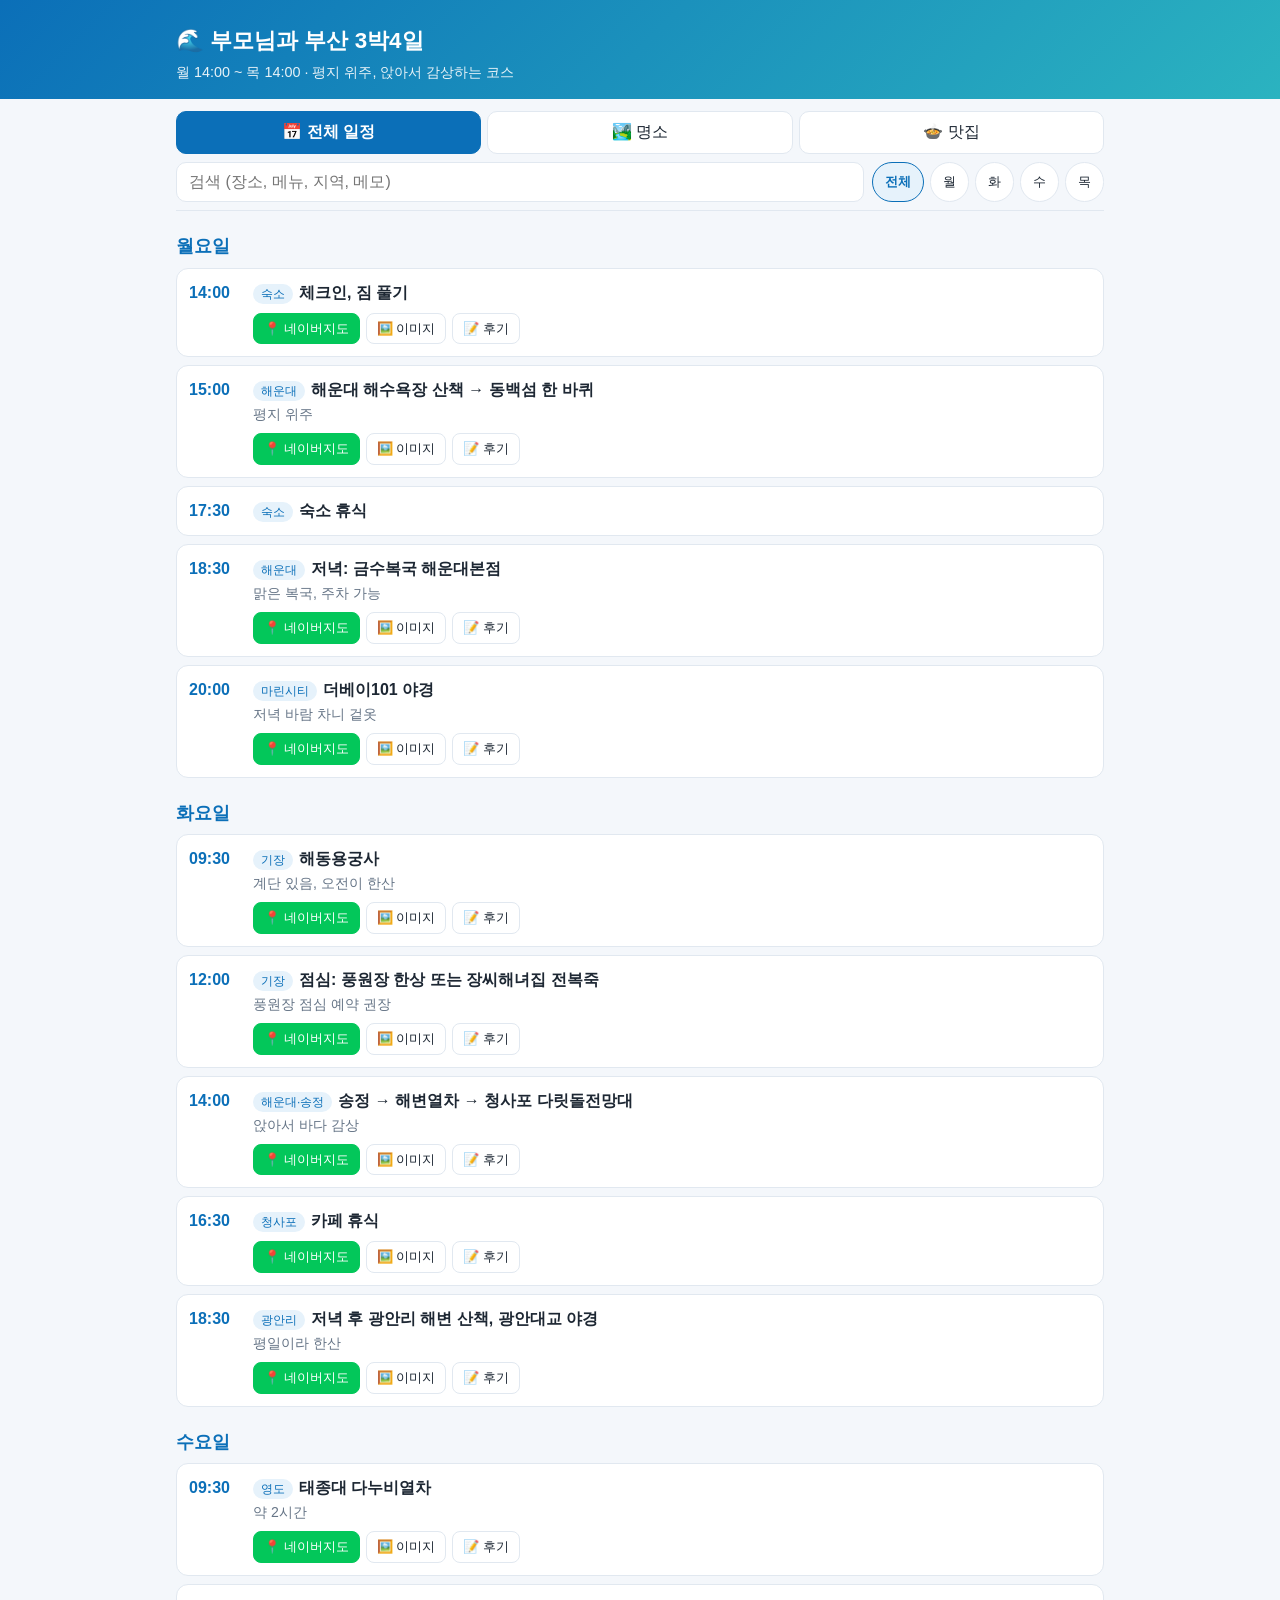
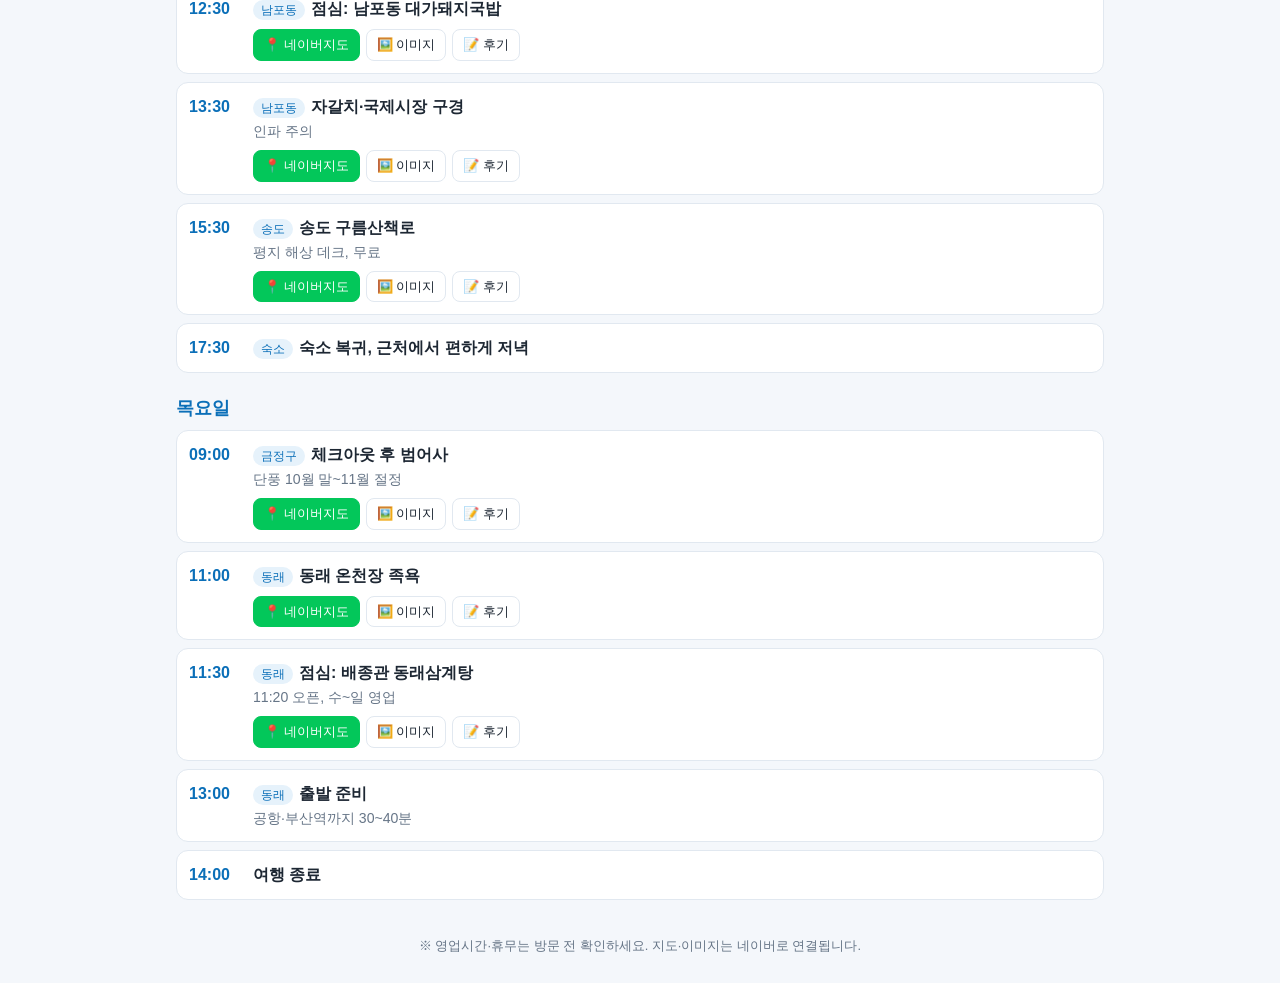
==== index.html @ 3e23e445 "부산 부모님 여행 사이트" ====
<!doctype html>
<html lang="ko">
<head>
<meta charset="utf-8">
<meta name="viewport" content="width=device-width,initial-scale=1">
<title>부산 부모님 여행 3박4일</title>
<style>
:root{--bg:#f4f7fb;--card:#fff;--tx:#1d2733;--sub:#667587;--pri:#0b6fb8;--pri2:#e6f2fb;--bd:#e1e8f0;--green:#03c75a}
@media(prefers-color-scheme:dark){:root{--bg:#10171f;--card:#19232e;--tx:#e8eef5;--sub:#9aabbd;--pri:#5bb2f0;--pri2:#1c3446;--bd:#2a3846}}
*{box-sizing:border-box}
body{margin:0;background:var(--bg);color:var(--tx);font-family:-apple-system,"Malgun Gothic","Apple SD Gothic Neo",sans-serif;line-height:1.5}
header{background:linear-gradient(135deg,#0b6fb8,#2bb3c0);color:#fff;padding:24px 16px 16px}
header h1{margin:0;font-size:1.4rem}header p{margin:4px 0 0;opacity:.9;font-size:.9rem}
.wrap{max-width:960px;margin:0 auto;padding:0 16px}
.bar{position:sticky;top:0;z-index:5;background:var(--bg);padding:12px 0 8px;border-bottom:1px solid var(--bd)}
.tabs{display:flex;gap:6px}
.tab{flex:1;padding:10px;border:0;border-radius:10px;background:var(--card);color:var(--tx);font-size:1rem;cursor:pointer;border:1px solid var(--bd)}
.tab.on{background:var(--pri);color:#fff;border-color:var(--pri);font-weight:700}
.tools{display:flex;gap:8px;margin-top:8px;flex-wrap:wrap}
input[type=search]{flex:1;min-width:180px;padding:10px 12px;border-radius:10px;border:1px solid var(--bd);background:var(--card);color:var(--tx);font-size:1rem}
.chips{display:flex;gap:6px;flex-wrap:wrap}
.chip{padding:7px 12px;border-radius:99px;border:1px solid var(--bd);background:var(--card);color:var(--tx);cursor:pointer}
.chip.on{background:var(--pri2);border-color:var(--pri);color:var(--pri);font-weight:700}
h2.day{margin:22px 0 8px;font-size:1.1rem;color:var(--pri)}
.row{display:flex;gap:12px;background:var(--card);border:1px solid var(--bd);border-radius:12px;padding:12px;margin-bottom:8px;align-items:flex-start;flex-wrap:wrap}
.time{font-weight:700;min-width:52px;color:var(--pri)}
.main{flex:1;min-width:200px}
.tag{display:inline-block;font-size:.75rem;background:var(--pri2);color:var(--pri);padding:1px 8px;border-radius:99px;margin-right:6px}
.memo{color:var(--sub);font-size:.88rem;margin-top:2px}
.btns{display:flex;gap:6px;flex-wrap:wrap;margin-top:8px}
a.b{font-size:.82rem;padding:5px 10px;border-radius:8px;text-decoration:none;border:1px solid var(--bd);color:var(--tx);background:var(--card)}
a.b.map{background:var(--green);border-color:var(--green);color:#fff}
a.b:hover{filter:brightness(.95)}
.grid{display:grid;grid-template-columns:repeat(auto-fill,minmax(260px,1fr));gap:12px;margin-top:12px}
.card{background:var(--card);border:1px solid var(--bd);border-radius:14px;overflow:hidden}
.thumb{height:120px;display:flex;align-items:center;justify-content:center;font-size:3rem;position:relative;background-size:cover;background-position:center}
.thumb img{position:absolute;inset:0;width:100%;height:100%;object-fit:cover}
.thumb .d{position:absolute;top:8px;left:8px;background:rgba(0,0,0,.55);color:#fff;font-size:.75rem;padding:2px 9px;border-radius:99px}
.cb{padding:12px}.cb h3{margin:0 0 4px;font-size:1.05rem}
.score{float:right;font-weight:700;color:#e8920c}
.empty{text-align:center;color:var(--sub);padding:40px 0}
footer{color:var(--sub);font-size:.8rem;text-align:center;padding:28px 16px}
.hide{display:none}
</style>
</head>
<body>
<header><div class="wrap"><h1>🌊 부모님과 부산 3박4일</h1><p>월 14:00 ~ 목 14:00 · 평지 위주, 앉아서 감상하는 코스</p></div></header>
<div class="wrap">
 <div class="bar">
  <div class="tabs" id="tabs">
   <button class="tab on" data-t="plan">📅 전체 일정</button>
   <button class="tab" data-t="spot">🏞️ 명소</button>
   <button class="tab" data-t="food">🍲 맛집</button>
  </div>
  <div class="tools">
   <input type="search" id="q" placeholder="검색 (장소, 메뉴, 지역, 메모)">
   <div class="chips" id="days"></div>
  </div>
 </div>
 <main id="out"></main>
</div>
<footer>※ 영업시간·휴무는 방문 전 확인하세요. 지도·이미지는 네이버로 연결됩니다.</footer>
<script>
const D={월:"월요일",화:"화요일",수:"수요일",목:"목요일"};
// [요일,시간,일정,지역,메모,지도검색어]
const PLAN=[
["월","14:00","체크인, 짐 풀기","숙소","","해운대 숙소"],
["월","15:00","해운대 해수욕장 산책 → 동백섬 한 바퀴","해운대","평지 위주","해운대해수욕장"],
["월","17:30","숙소 휴식","숙소","",""],
["월","18:30","저녁: 금수복국 해운대본점","해운대","맑은 복국, 주차 가능","금수복국 해운대본점"],
["월","20:00","더베이101 야경","마린시티","저녁 바람 차니 겉옷","더베이101"],
["화","09:30","해동용궁사","기장","계단 있음, 오전이 한산","해동용궁사"],
["화","12:00","점심: 풍원장 한상 또는 장씨해녀집 전복죽","기장","풍원장 점심 예약 권장","풍원장 시골밥상"],
["화","14:00","송정 → 해변열차 → 청사포 다릿돌전망대","해운대·송정","앉아서 바다 감상","청사포 다릿돌전망대"],
["화","16:30","카페 휴식","청사포","","청사포 카페"],
["화","18:30","저녁 후 광안리 해변 산책, 광안대교 야경","광안리","평일이라 한산","광안리해수욕장"],
["수","09:30","태종대 다누비열차","영도","약 2시간","태종대 다누비열차"],
["수","12:30","점심: 남포동 대가돼지국밥","남포동","","남포동 대가돼지국밥"],
["수","13:30","자갈치·국제시장 구경","남포동","인파 주의","자갈치시장"],
["수","15:30","송도 구름산책로","송도","평지 해상 데크, 무료","송도 구름산책로"],
["수","17:30","숙소 복귀, 근처에서 편하게 저녁","숙소","",""],
["목","09:00","체크아웃 후 범어사","금정구","단풍 10월 말~11월 절정","범어사"],
["목","11:00","동래 온천장 족욕","동래","","동래온천 족욕체험장"],
["목","11:30","점심: 배종관 동래삼계탕","동래","11:20 오픈, 수~일 영업","배종관 동래삼계탕"],
["목","13:00","출발 준비","동래","공항·부산역까지 30~40분",""],
["목","14:00","여행 종료","","",""]];
// [요일,이름,추천도,메모,이모지]
const SPOT=[
["월","해운대 해수욕장",9,"평지 백사장 산책","🏖️"],
["월","해운대 해변열차",9.5,"미포~송정, 앉아서 감상","🚃"],
["월","동백섬 산책로",9,"평지 30분","🌲"],
["월","더베이101 야경",8.5,"앉아서 감상","🌃"],
["화","해동용궁사",8.5,"계단 있음","⛩️"],
["화","광안리 해변·대교 야경",8.5,"평일 한산","🌉"],
["화","청사포 다릿돌전망대",8,"해변열차로 연결","🔭"],
["수","태종대 다누비열차",9,"걷기 적음","🚂"],
["수","송도 구름산책로",8.5,"평지 데크","☁️"],
["수","자갈치·국제시장",8,"회·씨앗호떡","🐟"],
["수","감천문화마을",7,"경사 많음, 선택","🎨"],
["목","범어사",8.5,"단풍","🍁"],
["목","동래 온천 족욕",9,"마무리 휴식","♨️"]];
// [요일,이름,메뉴,지역,메모,이모지]
const FOOD=[
["월","금수복국 해운대본점","복국","해운대","24시간, 주차·발레 가능","🍲"],
["월","초원복국 해운대점","복국","해운대","대기 길 때 대안, 예약 가능","🍲"],
["화","풍원장 시골밥상","한정식","기장","점심 예약 권장","🍱"],
["화","장씨해녀집","전복죽·해산물","기장 연화리","해녀 직영","🦪"],
["수","남포동 대가돼지국밥","돼지국밥","남포동","","🐖"],
["목","배종관 동래삼계탕","삼계탕","동래","수~일 영업, 대기 가능","🐔"],
["목","해월","언양불고기","동래","조용한 분위기","🥩"]];

const enc=encodeURIComponent;
const mapUrl=q=>"https://map.naver.com/p/search/"+enc(q);
const imgUrl=q=>"https://search.naver.com/search.naver?where=image&query="+enc(q);
const blogUrl=q=>"https://search.naver.com/search.naver?where=blog&query="+enc(q+" 후기");
const GRAD=["#2bb3c0,#0b6fb8","#f6a35c,#e8590c","#7ad07a,#2f9e44","#b197fc,#6741d9","#ff8787,#e03131"];
const st={t:"plan",day:"전체",q:""};
const $=s=>document.querySelector(s);
const btns=(q,kw)=>`<div class="btns"><a class="b map" target="_blank" rel="noopener" href="${mapUrl(q)}">📍 네이버지도</a><a class="b" target="_blank" rel="noopener" href="${imgUrl(q)}">🖼️ 이미지</a><a class="b" target="_blank" rel="noopener" href="${blogUrl(q)}">📝 후기</a></div>`;
const hit=a=>st.q===""||a.join(" ").toLowerCase().includes(st.q);
const dayOk=d=>st.day==="전체"||st.day===d;

function render(){
 let h="";
 if(st.t==="plan"){
  let last="",n=0;
  PLAN.filter(r=>dayOk(r[0])&&hit(r.slice(0,5))).forEach(r=>{
   n++;
   if(r[0]!==last){h+=`<h2 class="day">${D[r[0]]}</h2>`;last=r[0];}
   h+=`<div class="row"><div class="time">${r[1]}</div><div class="main">${r[3]?`<span class="tag">${r[3]}</span>`:""}<b>${r[2]}</b>${r[4]?`<div class="memo">${r[4]}</div>`:""}${r[5]?btns(r[5]):""}</div></div>`;
  });
  if(!n)h='<div class="empty">검색 결과가 없습니다.</div>';
 }else{
  const L=st.t==="spot"?SPOT:FOOD;
  const f=L.filter(r=>dayOk(r[0])&&hit(r.slice(0,5)));
  h=f.length?'<div class="grid">'+f.map((r,i)=>{
   const spot=st.t==="spot";
   const name=r[1],emo=spot?r[4]:r[5],q=name.replace("·"," ");
   const sub=spot?`<span class="score">⭐ ${r[2]}</span>`:`<span class="score" style="font-size:.85rem;color:var(--sub)">${r[2]}</span>`;
   const memo=spot?r[3]:[r[3],r[4]].filter(Boolean).join(" · ");
   return `<div class="card"><div class="thumb" style="background-image:linear-gradient(135deg,${GRAD[i%GRAD.length]})"><span>${emo}</span><span class="d">${D[r[0]]}</span></div><div class="cb"><h3>${name}${sub}</h3><div class="memo">${memo}</div>${btns(spot?q:"부산 "+q)}</div></div>`;
  }).join("")+"</div>":'<div class="empty">검색 결과가 없습니다.</div>';
 }
 $("#out").innerHTML=h;
}
$("#days").innerHTML=["전체","월","화","수","목"].map(d=>`<button class="chip${d==="전체"?" on":""}" data-d="${d}">${d}</button>`).join("");
$("#days").onclick=e=>{const d=e.target.dataset.d;if(!d)return;st.day=d;[...$("#days").children].forEach(c=>c.classList.toggle("on",c.dataset.d===d));render();};
$("#tabs").onclick=e=>{const t=e.target.dataset.t;if(!t)return;st.t=t;[...$("#tabs").children].forEach(c=>c.classList.toggle("on",c.dataset.t===t));render();};
$("#q").oninput=e=>{st.q=e.target.value.trim().toLowerCase();render();};
render();
</script>
</body>
</html>
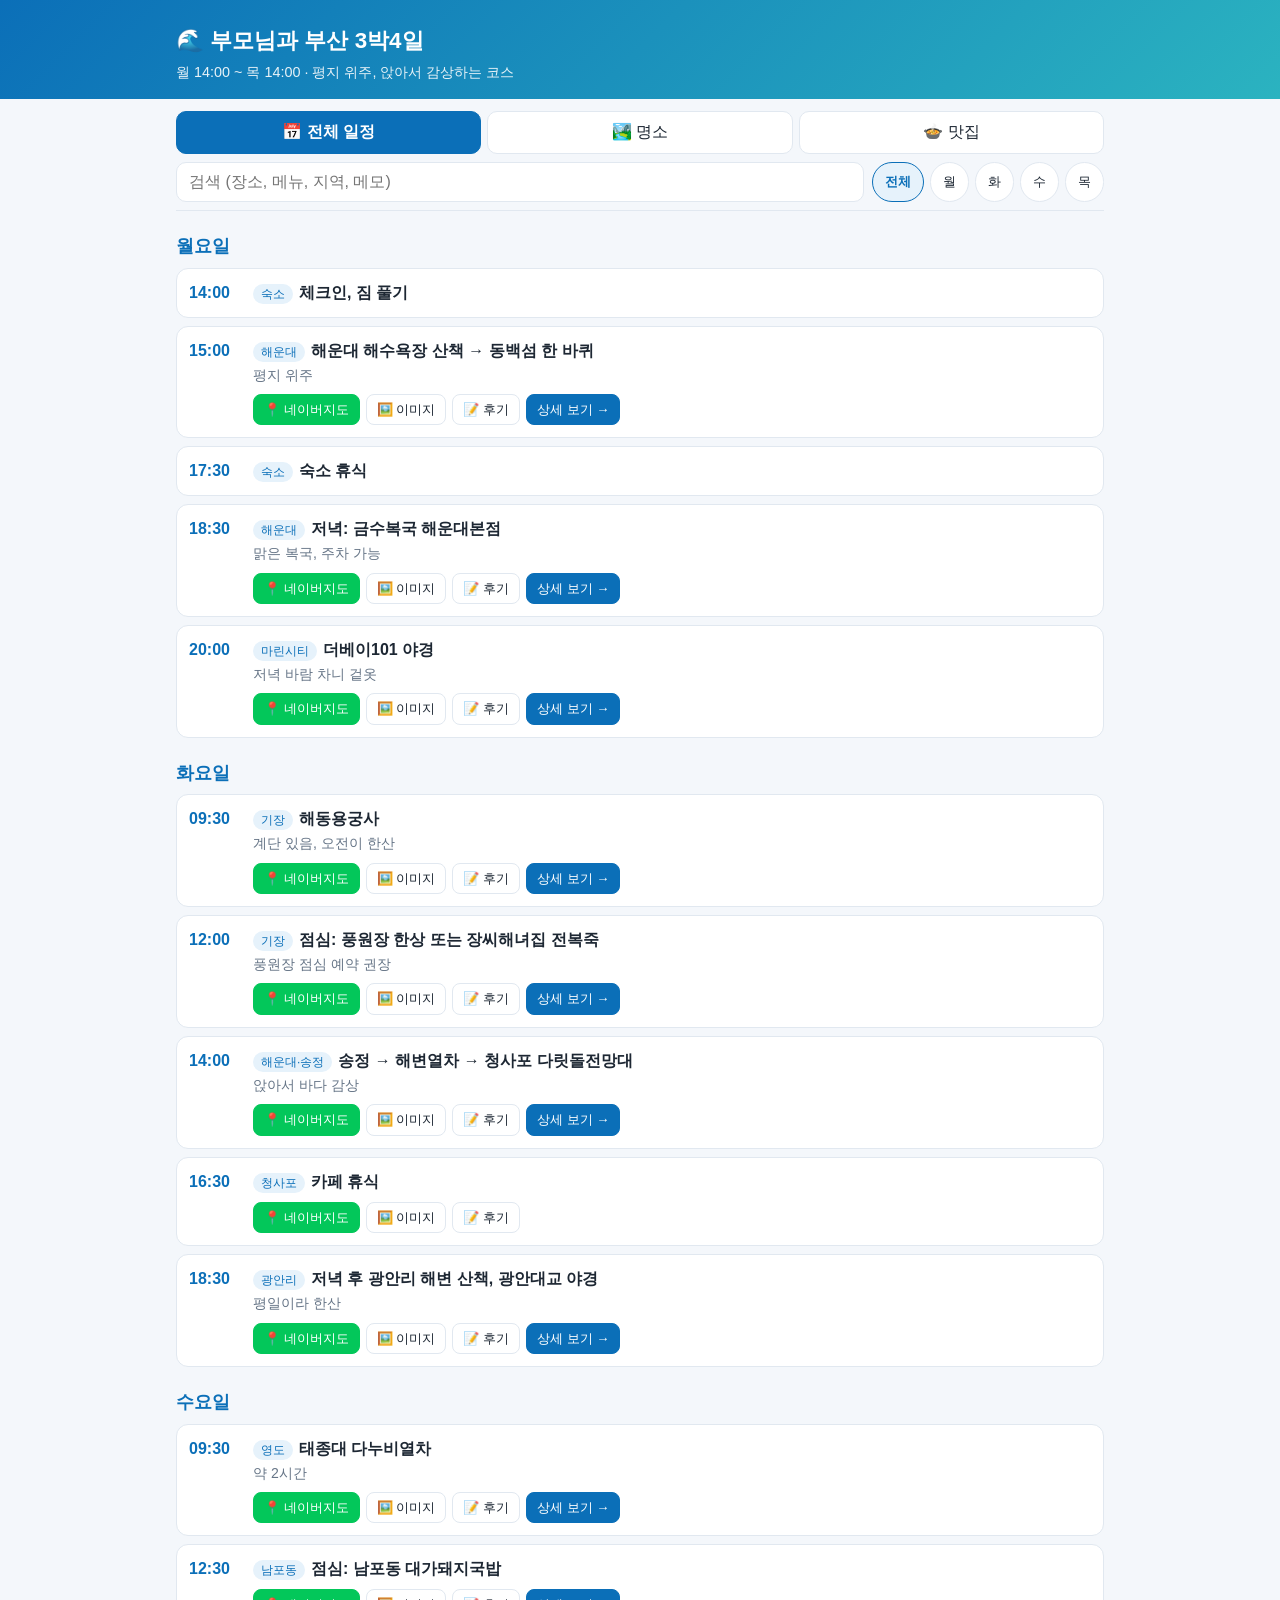
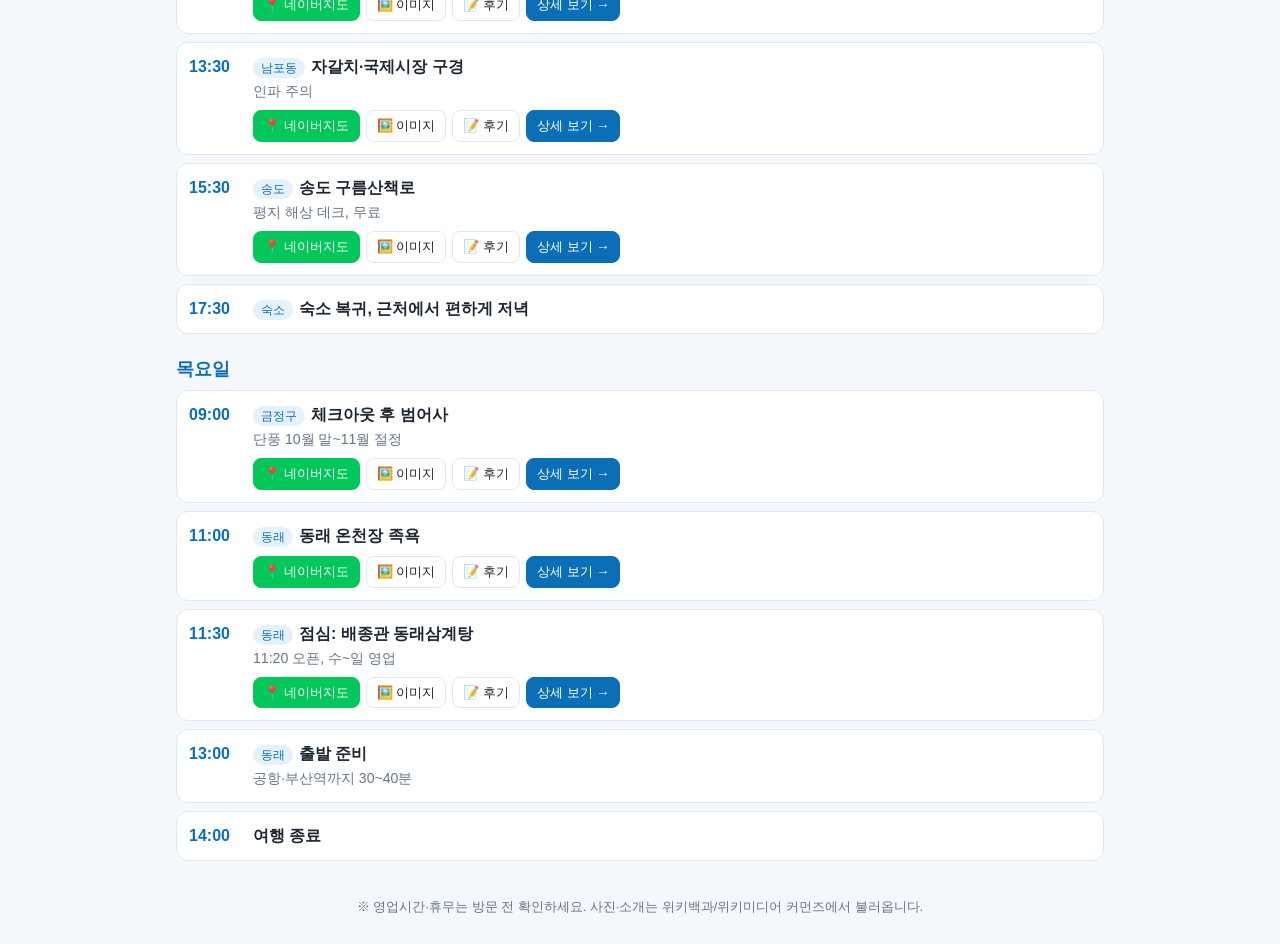
==== commit 28d13068: "사진 + 상세페이지, 다중 페이지 구조로 분리" ====
--- a/index.html
+++ b/index.html
@@ -4,51 +4,14 @@
 <meta charset="utf-8">
 <meta name="viewport" content="width=device-width,initial-scale=1">
 <title>부산 부모님 여행 3박4일</title>
-<style>
-:root{--bg:#f4f7fb;--card:#fff;--tx:#1d2733;--sub:#667587;--pri:#0b6fb8;--pri2:#e6f2fb;--bd:#e1e8f0;--green:#03c75a}
-@media(prefers-color-scheme:dark){:root{--bg:#10171f;--card:#19232e;--tx:#e8eef5;--sub:#9aabbd;--pri:#5bb2f0;--pri2:#1c3446;--bd:#2a3846}}
-*{box-sizing:border-box}
-body{margin:0;background:var(--bg);color:var(--tx);font-family:-apple-system,"Malgun Gothic","Apple SD Gothic Neo",sans-serif;line-height:1.5}
-header{background:linear-gradient(135deg,#0b6fb8,#2bb3c0);color:#fff;padding:24px 16px 16px}
-header h1{margin:0;font-size:1.4rem}header p{margin:4px 0 0;opacity:.9;font-size:.9rem}
-.wrap{max-width:960px;margin:0 auto;padding:0 16px}
-.bar{position:sticky;top:0;z-index:5;background:var(--bg);padding:12px 0 8px;border-bottom:1px solid var(--bd)}
-.tabs{display:flex;gap:6px}
-.tab{flex:1;padding:10px;border:0;border-radius:10px;background:var(--card);color:var(--tx);font-size:1rem;cursor:pointer;border:1px solid var(--bd)}
-.tab.on{background:var(--pri);color:#fff;border-color:var(--pri);font-weight:700}
-.tools{display:flex;gap:8px;margin-top:8px;flex-wrap:wrap}
-input[type=search]{flex:1;min-width:180px;padding:10px 12px;border-radius:10px;border:1px solid var(--bd);background:var(--card);color:var(--tx);font-size:1rem}
-.chips{display:flex;gap:6px;flex-wrap:wrap}
-.chip{padding:7px 12px;border-radius:99px;border:1px solid var(--bd);background:var(--card);color:var(--tx);cursor:pointer}
-.chip.on{background:var(--pri2);border-color:var(--pri);color:var(--pri);font-weight:700}
-h2.day{margin:22px 0 8px;font-size:1.1rem;color:var(--pri)}
-.row{display:flex;gap:12px;background:var(--card);border:1px solid var(--bd);border-radius:12px;padding:12px;margin-bottom:8px;align-items:flex-start;flex-wrap:wrap}
-.time{font-weight:700;min-width:52px;color:var(--pri)}
-.main{flex:1;min-width:200px}
-.tag{display:inline-block;font-size:.75rem;background:var(--pri2);color:var(--pri);padding:1px 8px;border-radius:99px;margin-right:6px}
-.memo{color:var(--sub);font-size:.88rem;margin-top:2px}
-.btns{display:flex;gap:6px;flex-wrap:wrap;margin-top:8px}
-a.b{font-size:.82rem;padding:5px 10px;border-radius:8px;text-decoration:none;border:1px solid var(--bd);color:var(--tx);background:var(--card)}
-a.b.map{background:var(--green);border-color:var(--green);color:#fff}
-a.b:hover{filter:brightness(.95)}
-.grid{display:grid;grid-template-columns:repeat(auto-fill,minmax(260px,1fr));gap:12px;margin-top:12px}
-.card{background:var(--card);border:1px solid var(--bd);border-radius:14px;overflow:hidden}
-.thumb{height:120px;display:flex;align-items:center;justify-content:center;font-size:3rem;position:relative;background-size:cover;background-position:center}
-.thumb img{position:absolute;inset:0;width:100%;height:100%;object-fit:cover}
-.thumb .d{position:absolute;top:8px;left:8px;background:rgba(0,0,0,.55);color:#fff;font-size:.75rem;padding:2px 9px;border-radius:99px}
-.cb{padding:12px}.cb h3{margin:0 0 4px;font-size:1.05rem}
-.score{float:right;font-weight:700;color:#e8920c}
-.empty{text-align:center;color:var(--sub);padding:40px 0}
-footer{color:var(--sub);font-size:.8rem;text-align:center;padding:28px 16px}
-.hide{display:none}
-</style>
+<link rel="stylesheet" href="style.css">
 </head>
 <body>
 <header><div class="wrap"><h1>🌊 부모님과 부산 3박4일</h1><p>월 14:00 ~ 목 14:00 · 평지 위주, 앉아서 감상하는 코스</p></div></header>
 <div class="wrap">
  <div class="bar">
   <div class="tabs" id="tabs">
-   <button class="tab on" data-t="plan">📅 전체 일정</button>
+   <button class="tab" data-t="plan">📅 전체 일정</button>
    <button class="tab" data-t="spot">🏞️ 명소</button>
    <button class="tab" data-t="food">🍲 맛집</button>
   </div>
@@ -59,93 +22,50 @@
  </div>
  <main id="out"></main>
 </div>
-<footer>※ 영업시간·휴무는 방문 전 확인하세요. 지도·이미지는 네이버로 연결됩니다.</footer>
+<footer>※ 영업시간·휴무는 방문 전 확인하세요. 사진·소개는 위키백과/위키미디어 커먼즈에서 불러옵니다.</footer>
+<script src="data.js"></script>
+<script src="common.js"></script>
 <script>
-const D={월:"월요일",화:"화요일",수:"수요일",목:"목요일"};
-// [요일,시간,일정,지역,메모,지도검색어]
-const PLAN=[
-["월","14:00","체크인, 짐 풀기","숙소","","해운대 숙소"],
-["월","15:00","해운대 해수욕장 산책 → 동백섬 한 바퀴","해운대","평지 위주","해운대해수욕장"],
-["월","17:30","숙소 휴식","숙소","",""],
-["월","18:30","저녁: 금수복국 해운대본점","해운대","맑은 복국, 주차 가능","금수복국 해운대본점"],
-["월","20:00","더베이101 야경","마린시티","저녁 바람 차니 겉옷","더베이101"],
-["화","09:30","해동용궁사","기장","계단 있음, 오전이 한산","해동용궁사"],
-["화","12:00","점심: 풍원장 한상 또는 장씨해녀집 전복죽","기장","풍원장 점심 예약 권장","풍원장 시골밥상"],
-["화","14:00","송정 → 해변열차 → 청사포 다릿돌전망대","해운대·송정","앉아서 바다 감상","청사포 다릿돌전망대"],
-["화","16:30","카페 휴식","청사포","","청사포 카페"],
-["화","18:30","저녁 후 광안리 해변 산책, 광안대교 야경","광안리","평일이라 한산","광안리해수욕장"],
-["수","09:30","태종대 다누비열차","영도","약 2시간","태종대 다누비열차"],
-["수","12:30","점심: 남포동 대가돼지국밥","남포동","","남포동 대가돼지국밥"],
-["수","13:30","자갈치·국제시장 구경","남포동","인파 주의","자갈치시장"],
-["수","15:30","송도 구름산책로","송도","평지 해상 데크, 무료","송도 구름산책로"],
-["수","17:30","숙소 복귀, 근처에서 편하게 저녁","숙소","",""],
-["목","09:00","체크아웃 후 범어사","금정구","단풍 10월 말~11월 절정","범어사"],
-["목","11:00","동래 온천장 족욕","동래","","동래온천 족욕체험장"],
-["목","11:30","점심: 배종관 동래삼계탕","동래","11:20 오픈, 수~일 영업","배종관 동래삼계탕"],
-["목","13:00","출발 준비","동래","공항·부산역까지 30~40분",""],
-["목","14:00","여행 종료","","",""]];
-// [요일,이름,추천도,메모,이모지]
-const SPOT=[
-["월","해운대 해수욕장",9,"평지 백사장 산책","🏖️"],
-["월","해운대 해변열차",9.5,"미포~송정, 앉아서 감상","🚃"],
-["월","동백섬 산책로",9,"평지 30분","🌲"],
-["월","더베이101 야경",8.5,"앉아서 감상","🌃"],
-["화","해동용궁사",8.5,"계단 있음","⛩️"],
-["화","광안리 해변·대교 야경",8.5,"평일 한산","🌉"],
-["화","청사포 다릿돌전망대",8,"해변열차로 연결","🔭"],
-["수","태종대 다누비열차",9,"걷기 적음","🚂"],
-["수","송도 구름산책로",8.5,"평지 데크","☁️"],
-["수","자갈치·국제시장",8,"회·씨앗호떡","🐟"],
-["수","감천문화마을",7,"경사 많음, 선택","🎨"],
-["목","범어사",8.5,"단풍","🍁"],
-["목","동래 온천 족욕",9,"마무리 휴식","♨️"]];
-// [요일,이름,메뉴,지역,메모,이모지]
-const FOOD=[
-["월","금수복국 해운대본점","복국","해운대","24시간, 주차·발레 가능","🍲"],
-["월","초원복국 해운대점","복국","해운대","대기 길 때 대안, 예약 가능","🍲"],
-["화","풍원장 시골밥상","한정식","기장","점심 예약 권장","🍱"],
-["화","장씨해녀집","전복죽·해산물","기장 연화리","해녀 직영","🦪"],
-["수","남포동 대가돼지국밥","돼지국밥","남포동","","🐖"],
-["목","배종관 동래삼계탕","삼계탕","동래","수~일 영업, 대기 가능","🐔"],
-["목","해월","언양불고기","동래","조용한 분위기","🥩"]];
-
-const enc=encodeURIComponent;
-const mapUrl=q=>"https://map.naver.com/p/search/"+enc(q);
-const imgUrl=q=>"https://search.naver.com/search.naver?where=image&query="+enc(q);
-const blogUrl=q=>"https://search.naver.com/search.naver?where=blog&query="+enc(q+" 후기");
-const GRAD=["#2bb3c0,#0b6fb8","#f6a35c,#e8590c","#7ad07a,#2f9e44","#b197fc,#6741d9","#ff8787,#e03131"];
-const st={t:"plan",day:"전체",q:""};
-const $=s=>document.querySelector(s);
-const btns=(q,kw)=>`<div class="btns"><a class="b map" target="_blank" rel="noopener" href="${mapUrl(q)}">📍 네이버지도</a><a class="b" target="_blank" rel="noopener" href="${imgUrl(q)}">🖼️ 이미지</a><a class="b" target="_blank" rel="noopener" href="${blogUrl(q)}">📝 후기</a></div>`;
+const h0=new URLSearchParams(location.hash.slice(1));
+const st={t:h0.get("t")||"plan",day:h0.get("d")||"전체",q:""};
 const hit=a=>st.q===""||a.join(" ").toLowerCase().includes(st.q);
 const dayOk=d=>st.day==="전체"||st.day===d;
 
 function render(){
+ history.replaceState(null,"","#t="+st.t+"&d="+enc(st.day));
+ [...$("#tabs").children].forEach(c=>c.classList.toggle("on",c.dataset.t===st.t));
+ [...$("#days").children].forEach(c=>c.classList.toggle("on",c.dataset.d===st.day));
  let h="";
  if(st.t==="plan"){
   let last="",n=0;
   PLAN.filter(r=>dayOk(r[0])&&hit(r.slice(0,5))).forEach(r=>{
    n++;
    if(r[0]!==last){h+=`<h2 class="day">${D[r[0]]}</h2>`;last=r[0];}
-   h+=`<div class="row"><div class="time">${r[1]}</div><div class="main">${r[3]?`<span class="tag">${r[3]}</span>`:""}<b>${r[2]}</b>${r[4]?`<div class="memo">${r[4]}</div>`:""}${r[5]?btns(r[5]):""}</div></div>`;
+   let more="";
+   if(r[6]){const[t,i]=r[6].split(":");more=`<a class="b pri" href="${detailUrl(t,i)}">상세 보기 →</a>`;}
+   h+=`<div class="row"><div class="time">${r[1]}</div><div class="main">${r[3]?`<span class="tag">${r[3]}</span>`:""}<b>${r[2]}</b>${r[4]?`<div class="memo">${r[4]}</div>`:""}${r[5]?btns(r[5]).replace("</div>",more+"</div>"):""}</div></div>`;
   });
-  if(!n)h='<div class="empty">검색 결과가 없습니다.</div>';
- }else{
-  const L=st.t==="spot"?SPOT:FOOD;
-  const f=L.filter(r=>dayOk(r[0])&&hit(r.slice(0,5)));
-  h=f.length?'<div class="grid">'+f.map((r,i)=>{
-   const spot=st.t==="spot";
-   const name=r[1],emo=spot?r[4]:r[5],q=name.replace("·"," ");
-   const sub=spot?`<span class="score">⭐ ${r[2]}</span>`:`<span class="score" style="font-size:.85rem;color:var(--sub)">${r[2]}</span>`;
-   const memo=spot?r[3]:[r[3],r[4]].filter(Boolean).join(" · ");
-   return `<div class="card"><div class="thumb" style="background-image:linear-gradient(135deg,${GRAD[i%GRAD.length]})"><span>${emo}</span><span class="d">${D[r[0]]}</span></div><div class="cb"><h3>${name}${sub}</h3><div class="memo">${memo}</div>${btns(spot?q:"부산 "+q)}</div></div>`;
-  }).join("")+"</div>":'<div class="empty">검색 결과가 없습니다.</div>';
+  $("#out").innerHTML=n?h:'<div class="empty">검색 결과가 없습니다.</div>';
+  return;
  }
- $("#out").innerHTML=h;
+ const spot=st.t==="spot";
+ const f=LIST[st.t].map((r,i)=>({r,i})).filter(({r})=>dayOk(r[0])&&hit(r.slice(0,5)));
+ $("#out").innerHTML=f.length?'<div class="grid">'+f.map(({r,i},k)=>{
+  const emo=spot?r[4]:r[5];
+  const sub=spot?`<span class="score">⭐ ${r[2]}</span>`:`<span class="score" style="font-size:.85rem;color:var(--sub)">${esc(r[2])}</span>`;
+  const memo=spot?r[3]:[r[3],r[4]].filter(Boolean).join(" · ");
+  return `<div class="card"><a class="go" href="${detailUrl(st.t,i)}"><div class="thumb" data-i="${i}" style="background-image:linear-gradient(135deg,${GRAD[k%GRAD.length]})"><span>${emo}</span><span class="d">${D[r[0]]}</span></div><div class="cb"><h3>${esc(r[1])}${sub}</h3><div class="memo">${esc(memo)}</div></div></a>${btns(spot?r[5]:"부산 "+r[6])}</div>`;
+ }).join("")+"</div>":'<div class="empty">검색 결과가 없습니다.</div>';
+ // 사진 비동기 로딩
+ document.querySelectorAll(".thumb").forEach(async el=>{
+  const r=LIST[st.t][el.dataset.i],[w,c]=wikiOf(st.t,r);
+  const info=await fetchInfo(w,c);
+  if(info&&el.isConnected){const im=new Image();im.alt=r[1];im.loading="lazy";im.referrerPolicy="no-referrer";im.onload=()=>{el.querySelector("span").style.display="none";el.prepend(im);};im.src=info.img;}
+ });
 }
-$("#days").innerHTML=["전체","월","화","수","목"].map(d=>`<button class="chip${d==="전체"?" on":""}" data-d="${d}">${d}</button>`).join("");
-$("#days").onclick=e=>{const d=e.target.dataset.d;if(!d)return;st.day=d;[...$("#days").children].forEach(c=>c.classList.toggle("on",c.dataset.d===d));render();};
-$("#tabs").onclick=e=>{const t=e.target.dataset.t;if(!t)return;st.t=t;[...$("#tabs").children].forEach(c=>c.classList.toggle("on",c.dataset.t===t));render();};
+$("#days").innerHTML=["전체","월","화","수","목"].map(d=>`<button class="chip" data-d="${d}">${d}</button>`).join("");
+$("#days").onclick=e=>{const d=e.target.dataset.d;if(d){st.day=d;render();}};
+$("#tabs").onclick=e=>{const t=e.target.dataset.t;if(t){st.t=t;render();}};
 $("#q").oninput=e=>{st.q=e.target.value.trim().toLowerCase();render();};
 render();
 </script>
--- a/style.css
+++ b/style.css
@@ -0,0 +1,50 @@
+:root{--bg:#f4f7fb;--card:#fff;--tx:#1d2733;--sub:#667587;--pri:#0b6fb8;--pri2:#e6f2fb;--bd:#e1e8f0;--green:#03c75a}
+@media(prefers-color-scheme:dark){:root{--bg:#10171f;--card:#19232e;--tx:#e8eef5;--sub:#9aabbd;--pri:#5bb2f0;--pri2:#1c3446;--bd:#2a3846}}
+*{box-sizing:border-box}
+body{margin:0;background:var(--bg);color:var(--tx);font-family:-apple-system,"Malgun Gothic","Apple SD Gothic Neo",sans-serif;line-height:1.5}
+a{color:inherit}
+header{background:linear-gradient(135deg,#0b6fb8,#2bb3c0);color:#fff;padding:24px 16px 16px}
+header h1{margin:0;font-size:1.4rem}header p{margin:4px 0 0;opacity:.9;font-size:.9rem}
+header a{text-decoration:none}
+.wrap{max-width:960px;margin:0 auto;padding:0 16px}
+.bar{position:sticky;top:0;z-index:5;background:var(--bg);padding:12px 0 8px;border-bottom:1px solid var(--bd)}
+.tabs{display:flex;gap:6px}
+.tab{flex:1;padding:10px;border-radius:10px;background:var(--card);color:var(--tx);font-size:1rem;cursor:pointer;border:1px solid var(--bd)}
+.tab.on{background:var(--pri);color:#fff;border-color:var(--pri);font-weight:700}
+.tools{display:flex;gap:8px;margin-top:8px;flex-wrap:wrap}
+input[type=search]{flex:1;min-width:180px;padding:10px 12px;border-radius:10px;border:1px solid var(--bd);background:var(--card);color:var(--tx);font-size:1rem}
+.chips{display:flex;gap:6px;flex-wrap:wrap}
+.chip{padding:7px 12px;border-radius:99px;border:1px solid var(--bd);background:var(--card);color:var(--tx);cursor:pointer}
+.chip.on{background:var(--pri2);border-color:var(--pri);color:var(--pri);font-weight:700}
+h2.day{margin:22px 0 8px;font-size:1.1rem;color:var(--pri)}
+.row{display:flex;gap:12px;background:var(--card);border:1px solid var(--bd);border-radius:12px;padding:12px;margin-bottom:8px;align-items:flex-start;flex-wrap:wrap}
+.time{font-weight:700;min-width:52px;color:var(--pri)}
+.main{flex:1;min-width:200px}
+.tag{display:inline-block;font-size:.75rem;background:var(--pri2);color:var(--pri);padding:1px 8px;border-radius:99px;margin-right:6px}
+.memo{color:var(--sub);font-size:.88rem;margin-top:2px}
+.btns{display:flex;gap:6px;flex-wrap:wrap;margin-top:8px}
+a.b{font-size:.82rem;padding:5px 10px;border-radius:8px;text-decoration:none;border:1px solid var(--bd);color:var(--tx);background:var(--card)}
+a.b.map{background:var(--green);border-color:var(--green);color:#fff}
+a.b.pri{background:var(--pri);border-color:var(--pri);color:#fff}
+.grid{display:grid;grid-template-columns:repeat(auto-fill,minmax(260px,1fr));gap:12px;margin-top:12px}
+.card{background:var(--card);border:1px solid var(--bd);border-radius:14px;overflow:hidden;display:flex;flex-direction:column}
+.card>a.go{text-decoration:none;color:inherit;display:block}
+.thumb{height:150px;display:flex;align-items:center;justify-content:center;font-size:3rem;position:relative;background-size:cover;background-position:center}
+.thumb img{position:absolute;inset:0;width:100%;height:100%;object-fit:cover}
+.thumb .d{position:absolute;top:8px;left:8px;background:rgba(0,0,0,.55);color:#fff;font-size:.75rem;padding:2px 9px;border-radius:99px;z-index:1}
+.cb{padding:12px}.cb h3{margin:0 0 4px;font-size:1.05rem}
+.card .btns{padding:0 12px 12px;margin-top:auto}
+.score{float:right;font-weight:700;color:#e8920c}
+.empty{text-align:center;color:var(--sub);padding:40px 0}
+footer{color:var(--sub);font-size:.8rem;text-align:center;padding:28px 16px}
+/* detail */
+.hero{height:320px;border-radius:16px;overflow:hidden;position:relative;margin-top:16px;display:flex;align-items:center;justify-content:center;font-size:5rem;background-size:cover}
+.hero img{position:absolute;inset:0;width:100%;height:100%;object-fit:cover}
+.credit{font-size:.75rem;color:var(--sub);margin-top:4px}
+.panel{background:var(--card);border:1px solid var(--bd);border-radius:14px;padding:16px;margin-top:14px}
+.panel h2{margin:0 0 8px;font-size:1.05rem}
+.panel p{margin:0}
+.kv{display:flex;gap:8px;flex-wrap:wrap;margin:6px 0 0}
+.nav{display:flex;justify-content:space-between;gap:8px;margin:16px 0}
+.back{display:inline-block;margin-top:14px;text-decoration:none;color:var(--pri);font-weight:700}
+@media(max-width:600px){.hero{height:220px}}
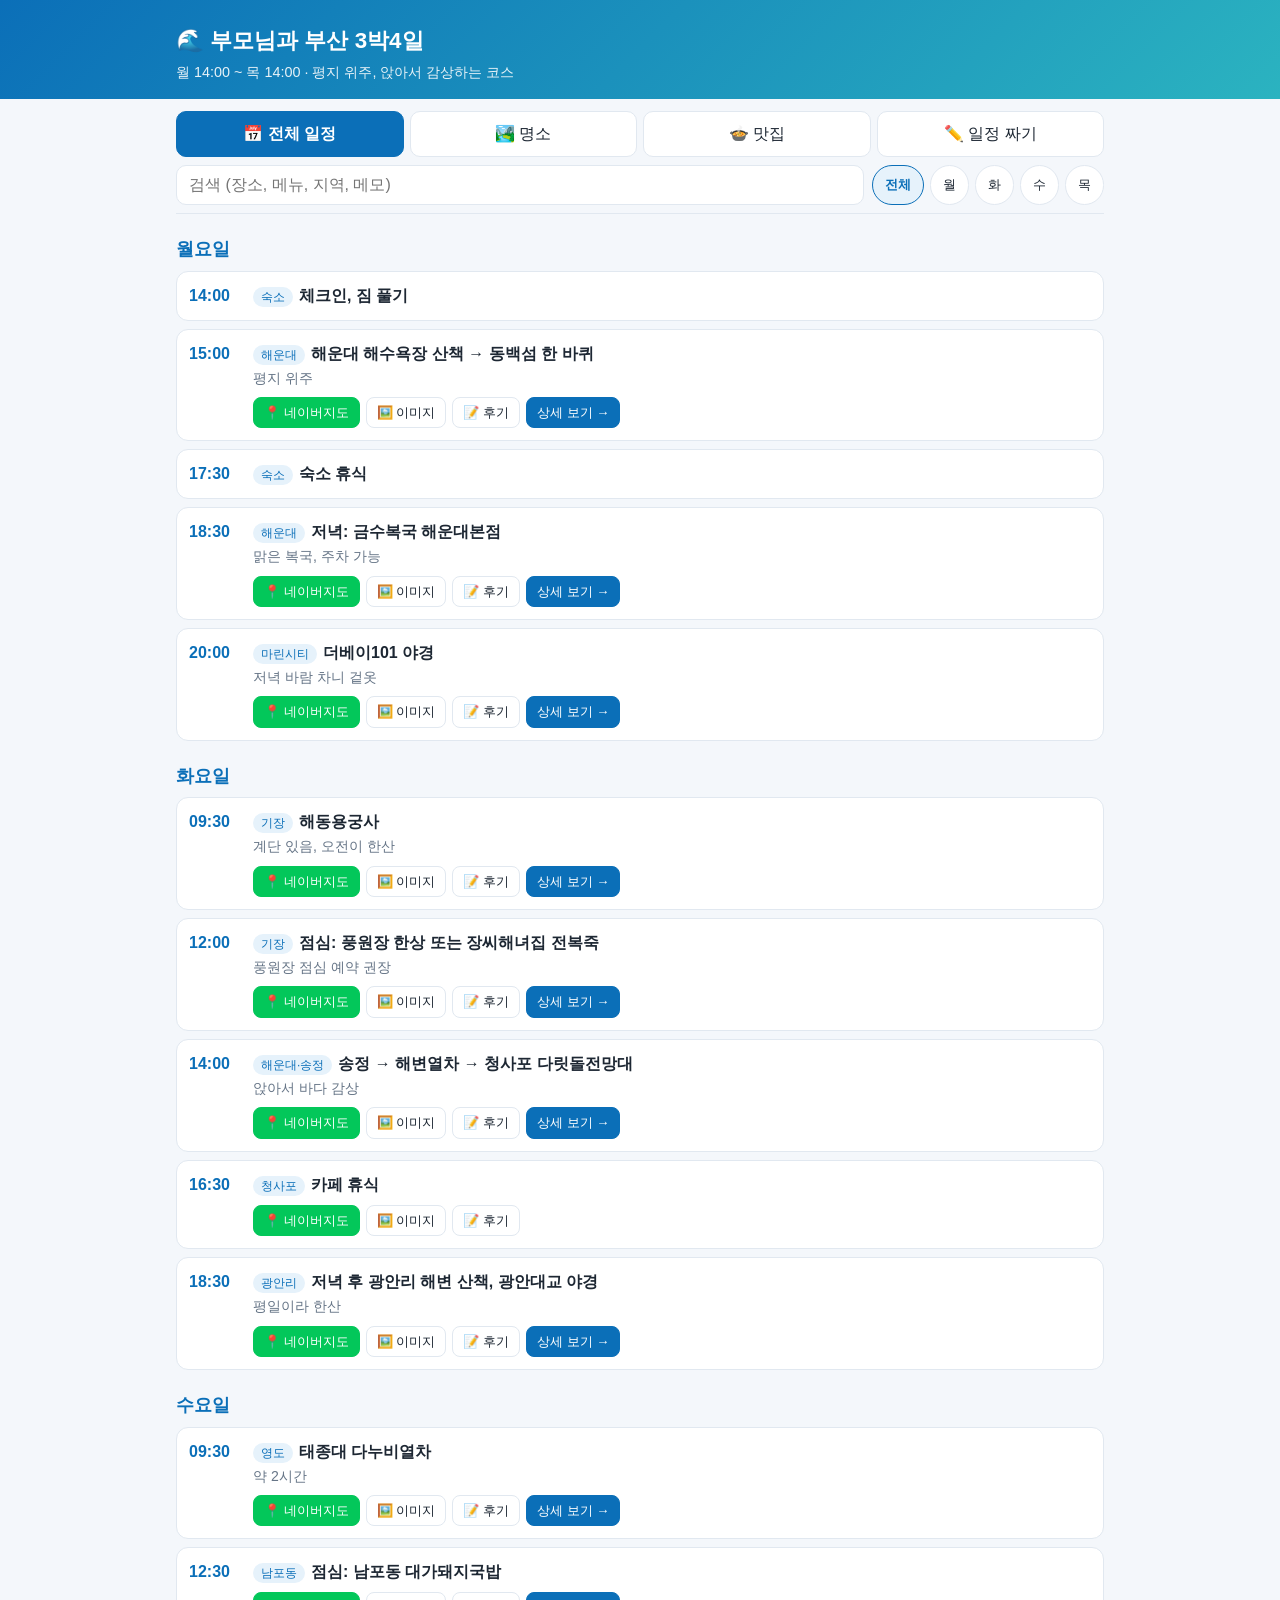
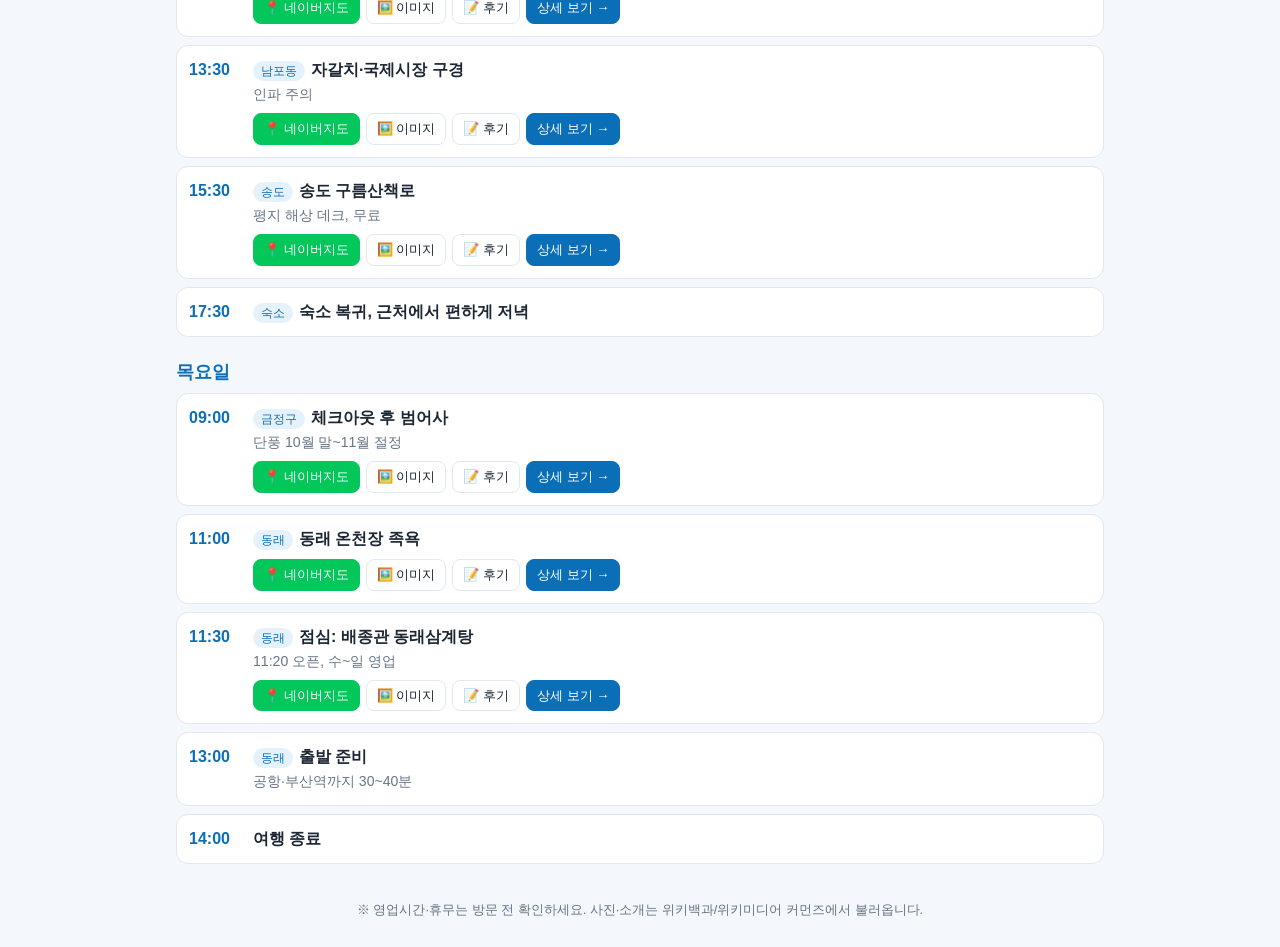
==== commit fba20cbb: "사진 수정, 모바일 대응, 일정 짜기(localStorage)" ====
--- a/index.html
+++ b/index.html
@@ -2,7 +2,8 @@
 <html lang="ko">
 <head>
 <meta charset="utf-8">
-<meta name="viewport" content="width=device-width,initial-scale=1">
+<meta name="viewport" content="width=device-width,initial-scale=1,viewport-fit=cover">
+<meta name="theme-color" content="#0b6fb8">
 <title>부산 부모님 여행 3박4일</title>
 <link rel="stylesheet" href="style.css">
 </head>
@@ -14,6 +15,7 @@
    <button class="tab" data-t="plan">📅 전체 일정</button>
    <button class="tab" data-t="spot">🏞️ 명소</button>
    <button class="tab" data-t="food">🍲 맛집</button>
+   <a class="tab" href="planner.html">✏️ 일정 짜기</a>
   </div>
   <div class="tools">
    <input type="search" id="q" placeholder="검색 (장소, 메뉴, 지역, 메모)">
@@ -37,13 +39,18 @@
  [...$("#days").children].forEach(c=>c.classList.toggle("on",c.dataset.d===st.day));
  let h="";
  if(st.t==="plan"){
-  let last="",n=0;
-  PLAN.filter(r=>dayOk(r[0])&&hit(r.slice(0,5))).forEach(r=>{
-   n++;
-   if(r[0]!==last){h+=`<h2 class="day">${D[r[0]]}</h2>`;last=r[0];}
-   let more="";
-   if(r[6]){const[t,i]=r[6].split(":");more=`<a class="b pri" href="${detailUrl(t,i)}">상세 보기 →</a>`;}
-   h+=`<div class="row"><div class="time">${r[1]}</div><div class="main">${r[3]?`<span class="tag">${r[3]}</span>`:""}<b>${r[2]}</b>${r[4]?`<div class="memo">${r[4]}</div>`:""}${r[5]?btns(r[5]).replace("</div>",more+"</div>"):""}</div></div>`;
+  const plan=loadPlan();let n=0;
+  if(isCustom())h+='<div class="note">✏️ 내가 수정한 일정을 보고 있어요. <a href="planner.html">계속 편집</a></div>';
+  DAYS.filter(dayOk).forEach(d=>{
+   const rows=plan.filter(r=>r[0]===d&&hit(r.slice(0,5)));
+   if(!rows.length)return;
+   h+=`<h2 class="day">${D[d]}</h2>`;
+   rows.forEach(r=>{
+    n++;
+    let more="";
+    if(r[6]){const[t,i]=r[6].split(":");more=`<a class="b pri" href="${detailUrl(t,i)}">상세 보기 →</a>`;}
+    h+=`<div class="row"><div class="time">${esc(r[1])}</div><div class="main">${r[3]?`<span class="tag">${esc(r[3])}</span>`:""}<b>${esc(r[2])}</b>${r[4]?`<div class="memo">${esc(r[4])}</div>`:""}${r[5]?btns(r[5]).replace("</div>",more+"</div>"):""}</div></div>`;
+   });
   });
   $("#out").innerHTML=n?h:'<div class="empty">검색 결과가 없습니다.</div>';
   return;
--- a/style.css
+++ b/style.css
@@ -48,3 +48,40 @@
 .nav{display:flex;justify-content:space-between;gap:8px;margin:16px 0}
 .back{display:inline-block;margin-top:14px;text-decoration:none;color:var(--pri);font-weight:700}
 @media(max-width:600px){.hero{height:220px}}
+
+/* 일정 짜기 / 안내 */
+.note{margin-top:14px;padding:10px 12px;border-radius:10px;background:var(--pri2);color:var(--pri);font-size:.9rem}
+.note a{font-weight:700}
+a.tab{display:block;text-align:center;text-decoration:none}
+.tools button.b,.ed button.b,.ed-add button.b{cursor:pointer;font-family:inherit}
+.saved{color:var(--green);font-size:.85rem;align-self:center}
+.ed{background:var(--card);border:1px solid var(--bd);border-radius:12px;padding:10px;margin-bottom:8px;display:flex;flex-direction:column;gap:6px}
+.ed-top{display:flex;gap:6px}
+.ed input,.ed select,.ed-add select{padding:9px 10px;border-radius:8px;border:1px solid var(--bd);background:var(--bg);color:var(--tx);font-size:1rem;font-family:inherit;min-width:0}
+.ed input[type=text]{width:100%}.grow{flex:1}
+.ed-act{display:flex;gap:6px;flex-wrap:wrap;align-items:center}
+.ed-act .b,.ed-add .b{min-height:38px;display:inline-flex;align-items:center}
+.ed-act button:disabled{opacity:.35}
+.b.del{margin-left:auto;color:#e03131}
+.ed-add{display:flex;gap:6px;flex-wrap:wrap;margin:4px 0 10px}
+.ed-add select{flex:1;min-width:160px}
+
+/* 모바일 */
+html{-webkit-text-size-adjust:100%}
+@media(max-width:600px){
+ header{padding:16px 12px 12px}header h1{font-size:1.15rem}header p{font-size:.8rem}
+ .wrap{padding:0 12px}
+ .bar{padding:8px 0 6px}
+ .tab{padding:9px 2px;font-size:.88rem;white-space:nowrap}
+ .tools{gap:6px}input[type=search]{font-size:16px;min-width:0;width:100%;flex:none}
+ .chips{width:100%}.chip{flex:1;padding:8px 0;text-align:center}
+ .row{padding:10px;gap:6px}.time{min-width:0;width:100%}
+ .main{min-width:0;width:100%}
+ a.b{padding:8px 11px;font-size:.85rem}
+ .grid{grid-template-columns:1fr}
+ .thumb{height:180px}
+ .panel{padding:14px}
+ .nav{flex-direction:column}.nav .b{text-align:center}
+ .ed input,.ed select{font-size:16px}
+ footer{padding-bottom:calc(28px + env(safe-area-inset-bottom))}
+}
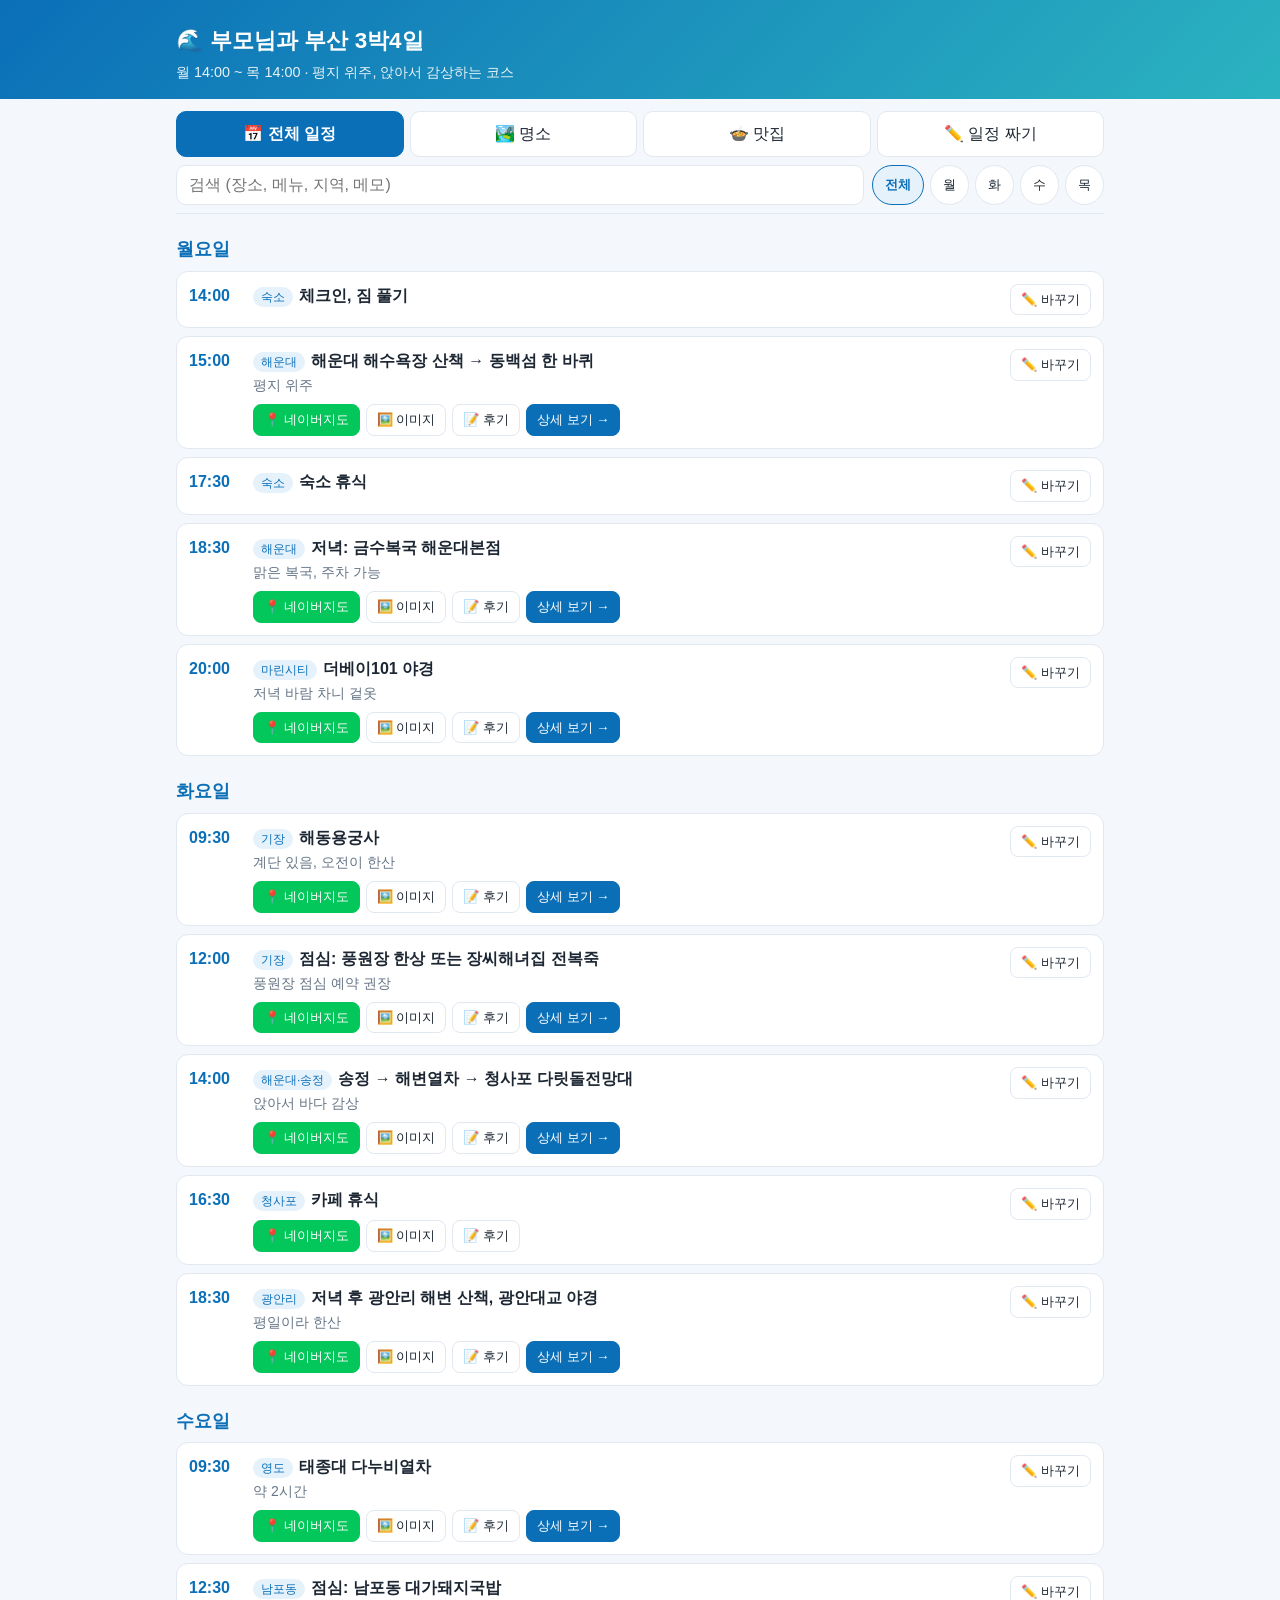
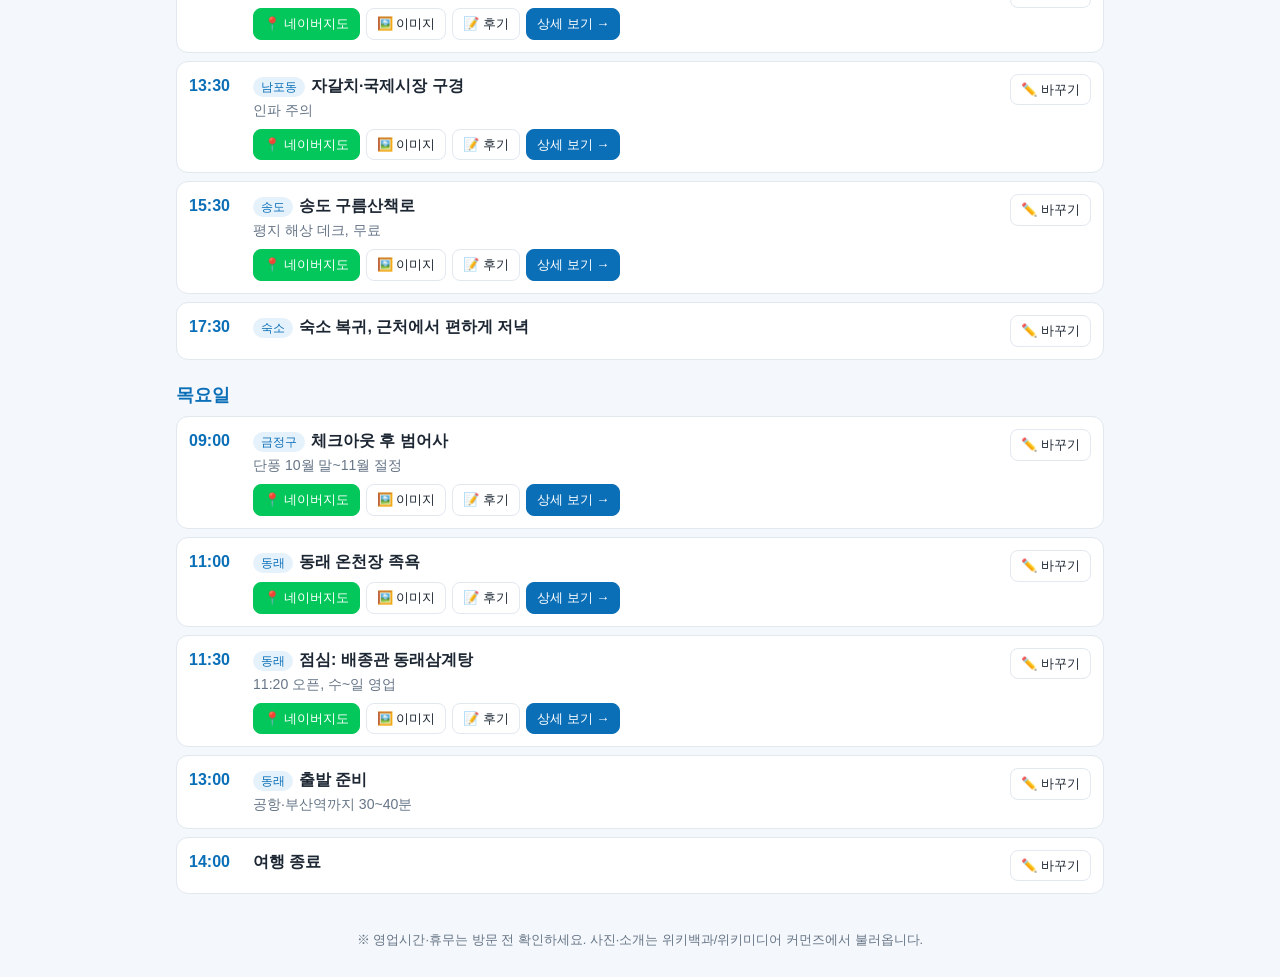
==== commit d2a5d325: "일정 화면에 항목별 바꾸기 버튼" ====
--- a/index.html
+++ b/index.html
@@ -39,17 +39,17 @@
  [...$("#days").children].forEach(c=>c.classList.toggle("on",c.dataset.d===st.day));
  let h="";
  if(st.t==="plan"){
-  const plan=loadPlan();let n=0;
+  const plan=loadPlan().sort((a,b)=>DAYS.indexOf(a[0])-DAYS.indexOf(b[0]));let n=0;
   if(isCustom())h+='<div class="note">✏️ 내가 수정한 일정을 보고 있어요. <a href="planner.html">계속 편집</a></div>';
   DAYS.filter(dayOk).forEach(d=>{
-   const rows=plan.filter(r=>r[0]===d&&hit(r.slice(0,5)));
+   const rows=plan.map((r,pi)=>({r,pi})).filter(x=>x.r[0]===d&&hit(x.r.slice(0,5)));
    if(!rows.length)return;
    h+=`<h2 class="day">${D[d]}</h2>`;
-   rows.forEach(r=>{
+   rows.forEach(({r,pi})=>{
     n++;
     let more="";
     if(r[6]){const[t,i]=r[6].split(":");more=`<a class="b pri" href="${detailUrl(t,i)}">상세 보기 →</a>`;}
-    h+=`<div class="row"><div class="time">${esc(r[1])}</div><div class="main">${r[3]?`<span class="tag">${esc(r[3])}</span>`:""}<b>${esc(r[2])}</b>${r[4]?`<div class="memo">${esc(r[4])}</div>`:""}${r[5]?btns(r[5]).replace("</div>",more+"</div>"):""}</div></div>`;
+    h+=`<div class="row"><div class="time">${esc(r[1])}</div><div class="main">${r[3]?`<span class="tag">${esc(r[3])}</span>`:""}<b>${esc(r[2])}</b>${r[4]?`<div class="memo">${esc(r[4])}</div>`:""}${r[5]?btns(r[5]).replace("</div>",more+"</div>"):""}</div><a class="b edit-link" href="planner.html#edit=${pi}" aria-label="이 일정 바꾸기">✏️ 바꾸기</a></div>`;
    });
   });
   $("#out").innerHTML=n?h:'<div class="empty">검색 결과가 없습니다.</div>';
--- a/style.css
+++ b/style.css
@@ -85,3 +85,9 @@
  .ed input,.ed select{font-size:16px}
  footer{padding-bottom:calc(28px + env(safe-area-inset-bottom))}
 }
+.frm{display:grid;grid-template-columns:repeat(auto-fill,minmax(180px,1fr));gap:8px}
+.frm input,.frm select{padding:9px 10px;border-radius:8px;border:1px solid var(--bd);background:var(--bg);color:var(--tx);font-size:1rem;font-family:inherit;min-width:0;width:100%}
+.frm [hidden]{display:none}
+.edit-link{margin-left:auto;align-self:flex-start;white-space:nowrap;color:var(--pri);border-color:var(--pri)}
+.ed.hl{border-color:var(--pri);box-shadow:0 0 0 3px var(--pri2)}
+@media(max-width:600px){.row .time{order:0;flex:1;width:auto}.edit-link{order:1;margin-left:0}.row .main{order:2}}
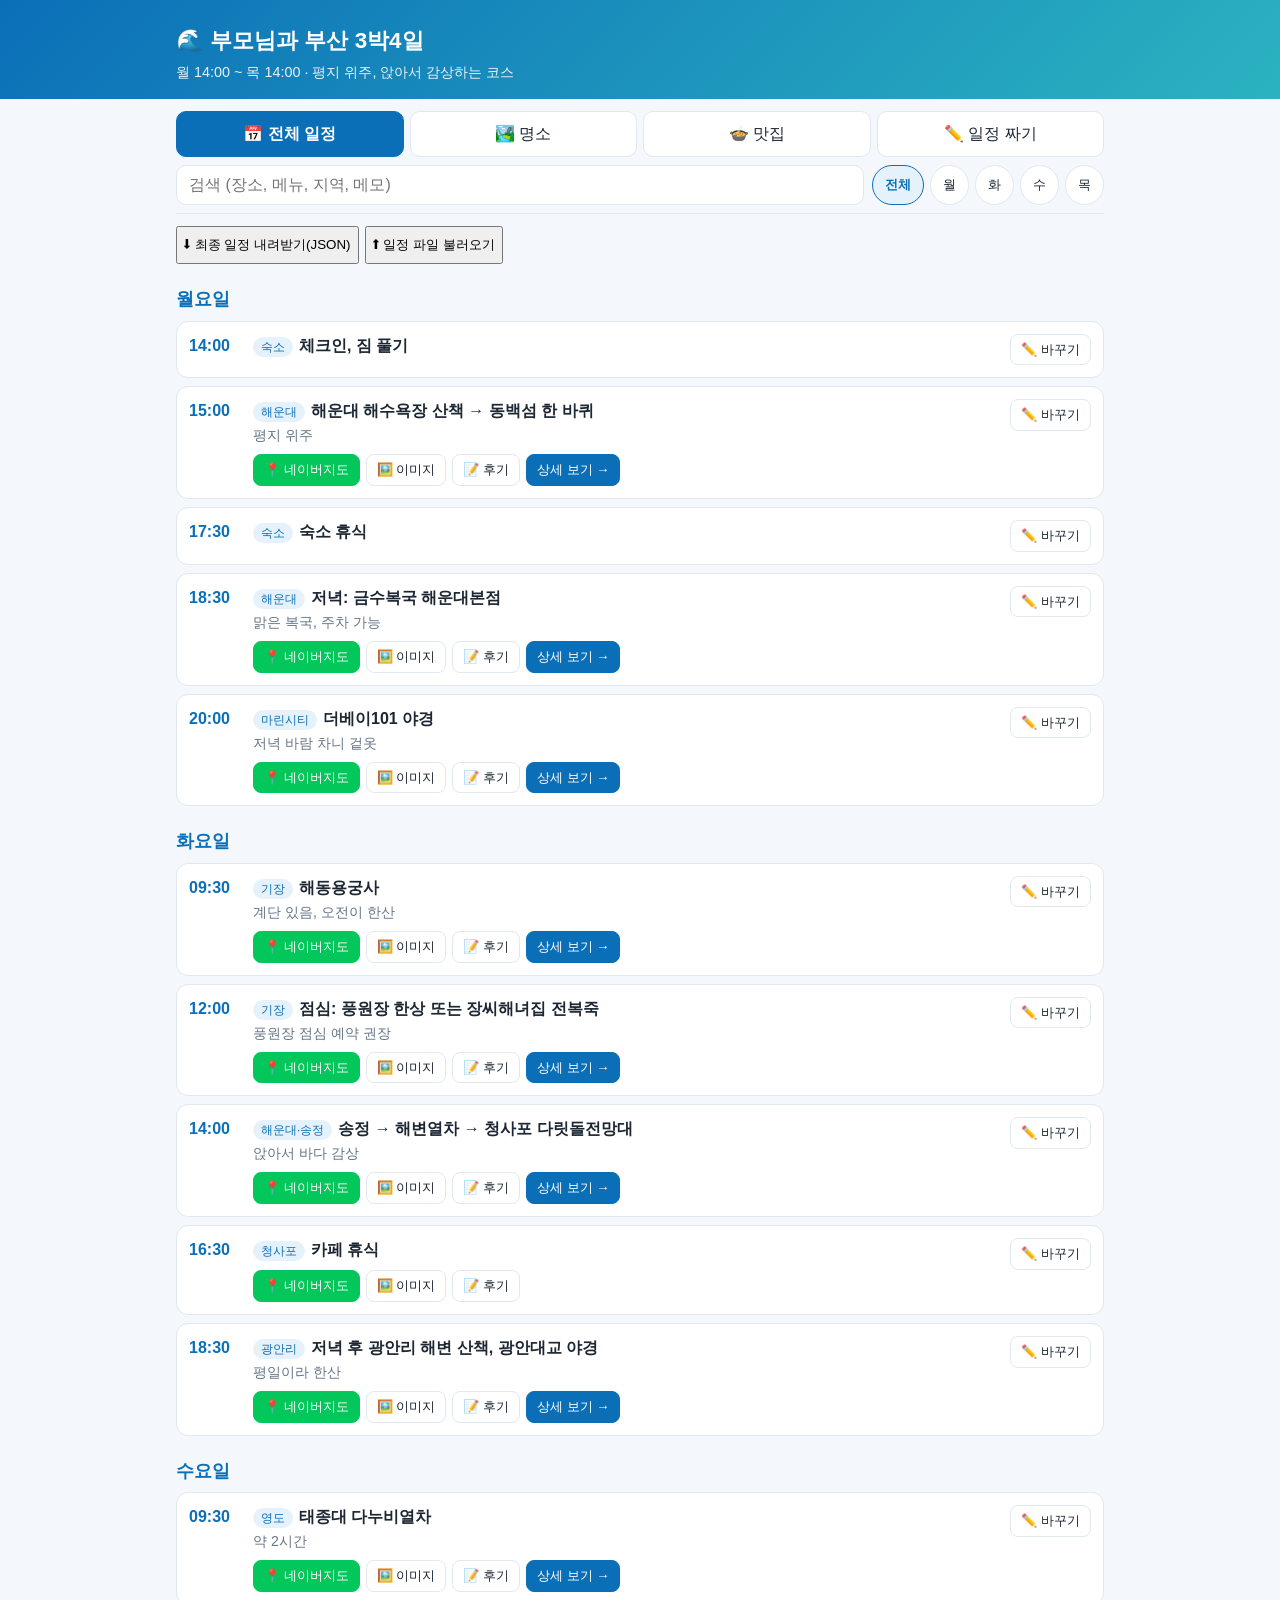
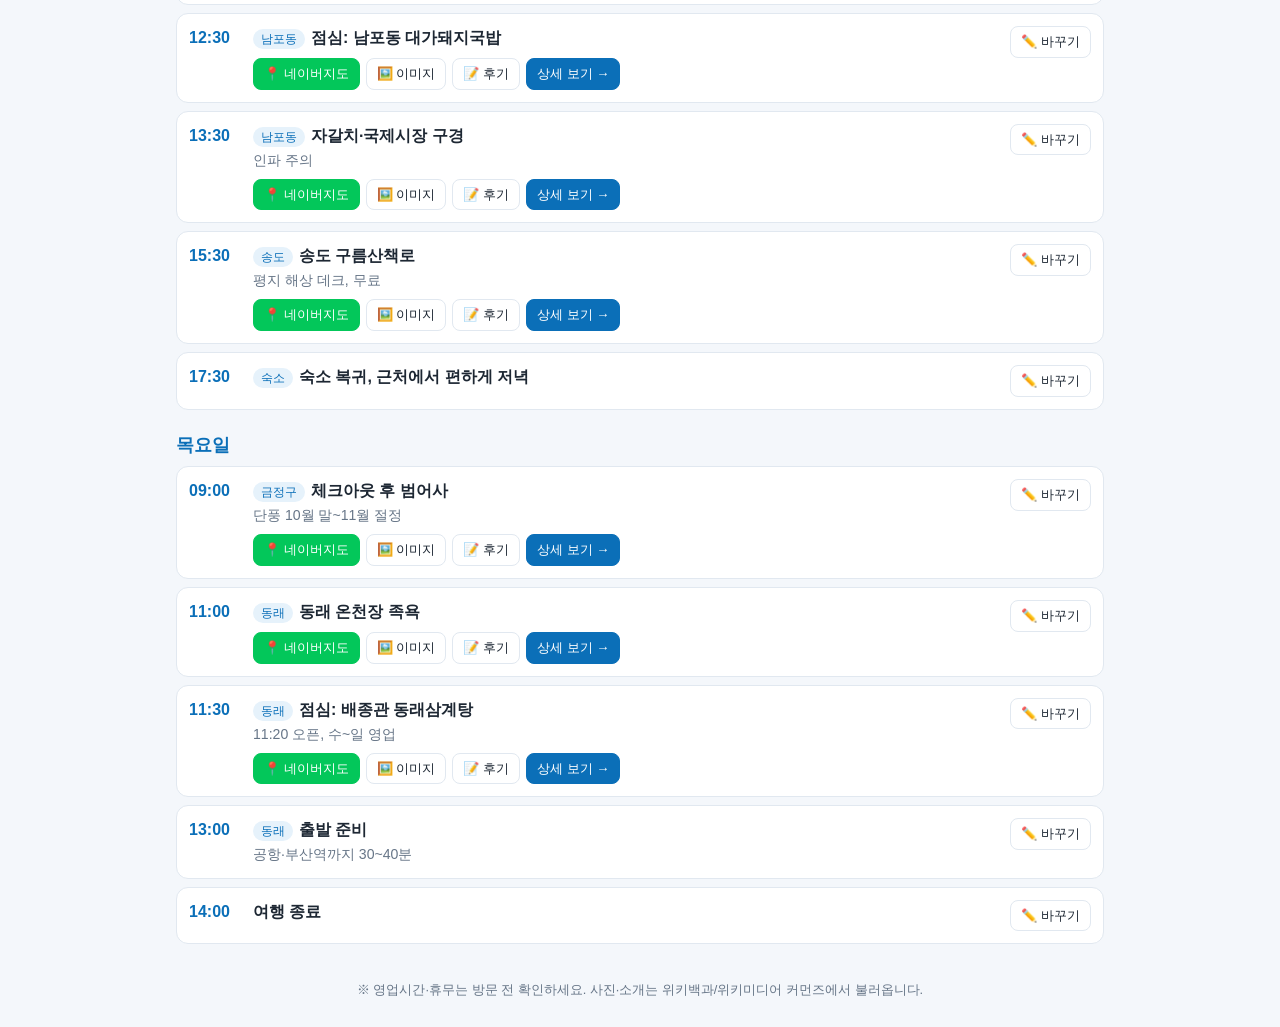
==== commit a894ba1a: "일정 JSON 내려받기/불러오기" ====
--- a/index.html
+++ b/index.html
@@ -22,6 +22,7 @@
    <div class="chips" id="days"></div>
   </div>
  </div>
+ <div class="btns io" id="io"><button class="b" id="exp">⬇ 최종 일정 내려받기(JSON)</button><button class="b" id="imp">⬆ 일정 파일 불러오기</button></div>
  <main id="out"></main>
 </div>
 <footer>※ 영업시간·휴무는 방문 전 확인하세요. 사진·소개는 위키백과/위키미디어 커먼즈에서 불러옵니다.</footer>
@@ -34,13 +35,14 @@
 const dayOk=d=>st.day==="전체"||st.day===d;
 
 function render(){
+ $("#io").hidden=st.t!=="plan";
  history.replaceState(null,"","#t="+st.t+"&d="+enc(st.day));
  [...$("#tabs").children].forEach(c=>c.classList.toggle("on",c.dataset.t===st.t));
  [...$("#days").children].forEach(c=>c.classList.toggle("on",c.dataset.d===st.day));
  let h="";
  if(st.t==="plan"){
   const plan=loadPlan().sort((a,b)=>DAYS.indexOf(a[0])-DAYS.indexOf(b[0]));let n=0;
-  if(isCustom())h+='<div class="note">✏️ 내가 수정한 일정을 보고 있어요. <a href="planner.html">계속 편집</a></div>';
+  if(isDirty())h+='<div class="note">✏️ 저장하지 않은 수정이 이 기기에 있어요. <a href="planner.html">편집·저장하기</a></div>';
   DAYS.filter(dayOk).forEach(d=>{
    const rows=plan.map((r,pi)=>({r,pi})).filter(x=>x.r[0]===d&&hit(x.r.slice(0,5)));
    if(!rows.length)return;
@@ -74,7 +76,8 @@
 $("#days").onclick=e=>{const d=e.target.dataset.d;if(d){st.day=d;render();}};
 $("#tabs").onclick=e=>{const t=e.target.dataset.t;if(t){st.t=t;render();}};
 $("#q").oninput=e=>{st.q=e.target.value.trim().toLowerCase();render();};
-render();
+$("#exp").onclick=exportData;$("#imp").onclick=pickAndImport;
+READY.then(render);
 </script>
 </body>
 </html>
--- a/style.css
+++ b/style.css
@@ -91,3 +91,4 @@
 .edit-link{margin-left:auto;align-self:flex-start;white-space:nowrap;color:var(--pri);border-color:var(--pri)}
 .ed.hl{border-color:var(--pri);box-shadow:0 0 0 3px var(--pri2)}
 @media(max-width:600px){.row .time{order:0;flex:1;width:auto}.edit-link{order:1;margin-left:0}.row .main{order:2}}
+.io{margin-top:12px}.io[hidden]{display:none}.io button{cursor:pointer;font-family:inherit;min-height:38px}
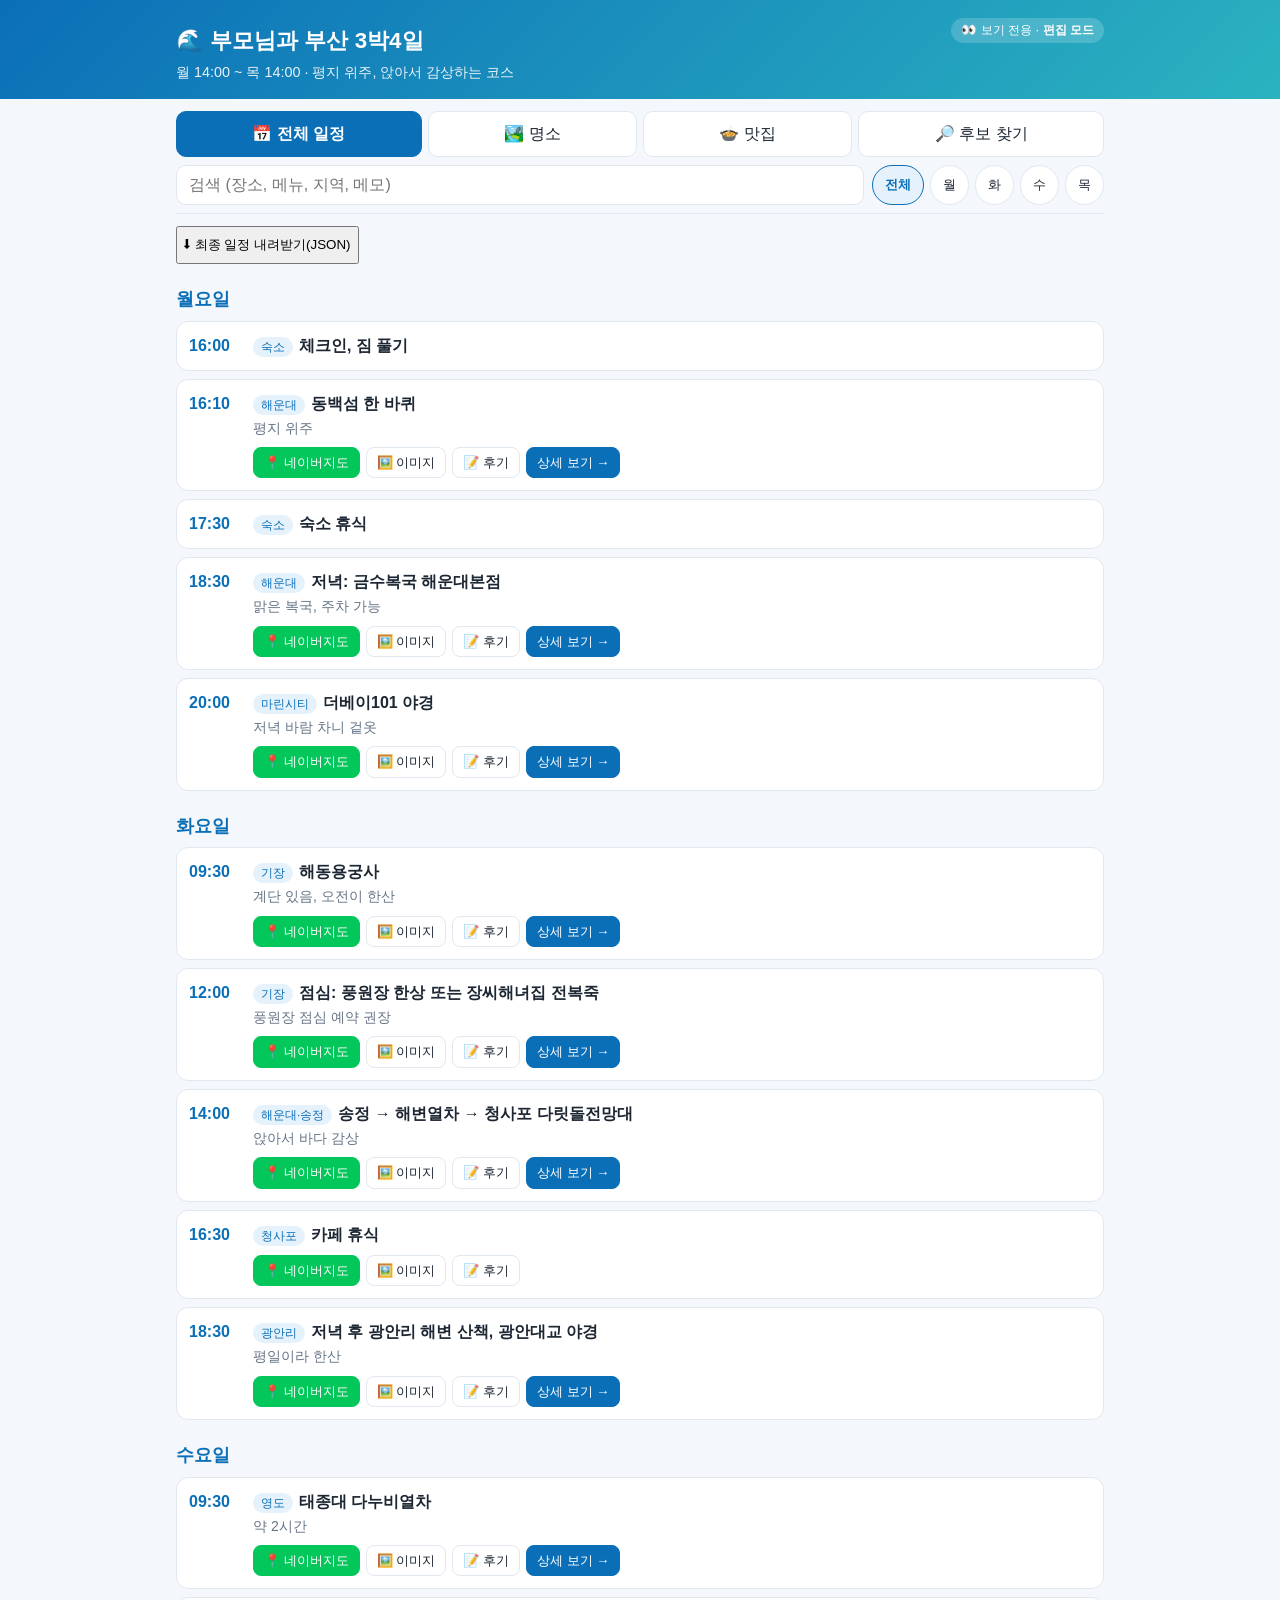
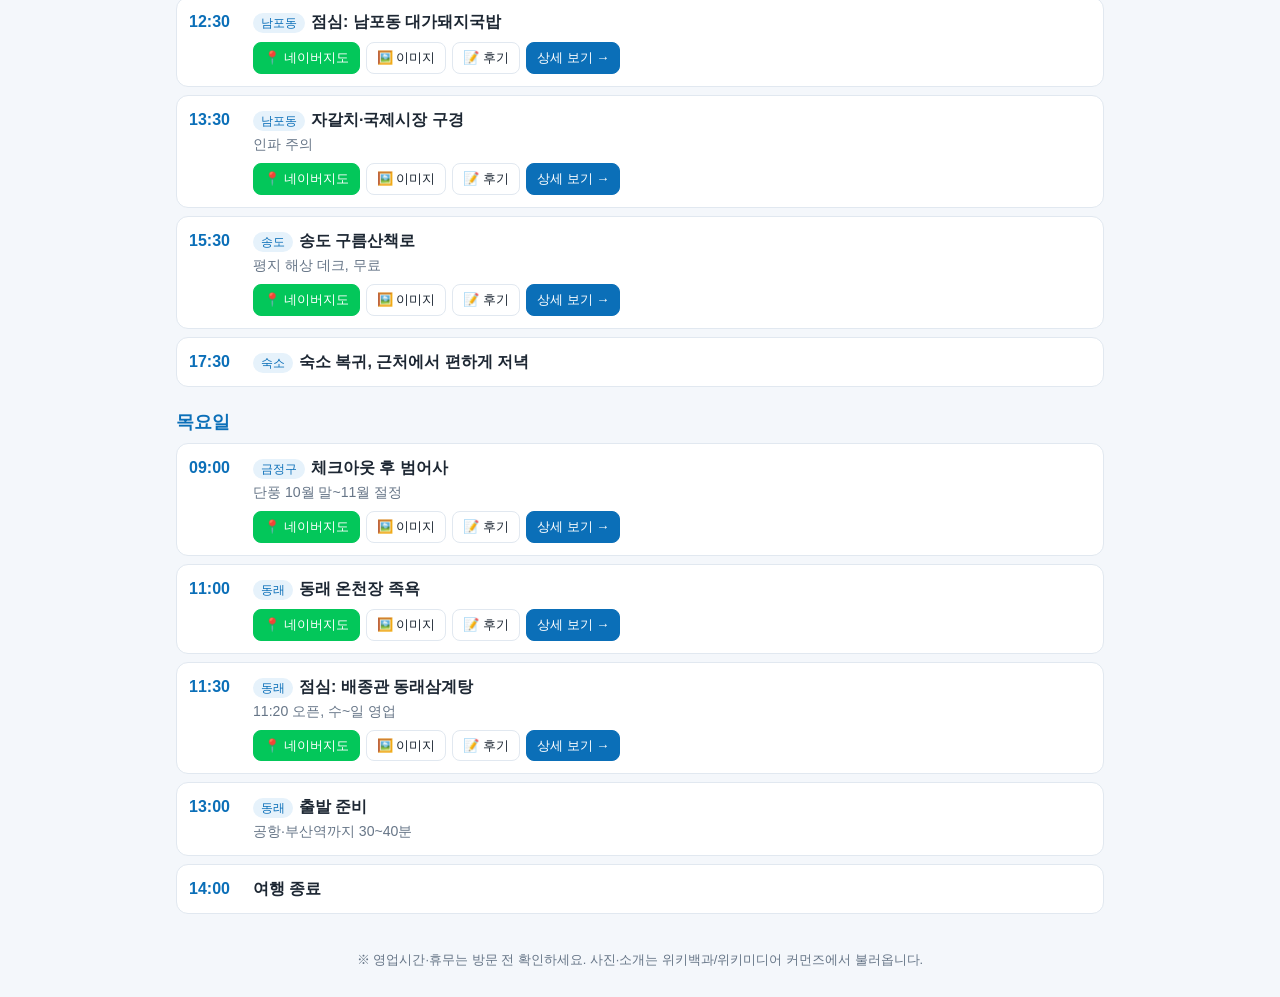
==== commit fda8e089: "후보 찾기(명소 68·맛집 53), 보기 전용/편집 모드(토큰 저장)" ====
--- a/index.html
+++ b/index.html
@@ -15,7 +15,8 @@
    <button class="tab" data-t="plan">📅 전체 일정</button>
    <button class="tab" data-t="spot">🏞️ 명소</button>
    <button class="tab" data-t="food">🍲 맛집</button>
-   <a class="tab" href="planner.html">✏️ 일정 짜기</a>
+   <a class="tab" href="explore.html">🔎 후보 찾기</a>
+   <a class="tab" href="planner.html" id="tplan">✏️ 일정 짜기</a>
   </div>
   <div class="tools">
    <input type="search" id="q" placeholder="검색 (장소, 메뉴, 지역, 메모)">
@@ -29,6 +30,7 @@
 <script src="data.js"></script>
 <script src="common.js"></script>
 <script>
+if(!canEdit()){$("#tplan").hidden=true;$("#imp").hidden=true;}
 const h0=new URLSearchParams(location.hash.slice(1));
 const st={t:h0.get("t")||"plan",day:h0.get("d")||"전체",q:""};
 const hit=a=>st.q===""||a.join(" ").toLowerCase().includes(st.q);
@@ -51,7 +53,7 @@
     n++;
     let more="";
     if(r[6]){const[t,i]=r[6].split(":");more=`<a class="b pri" href="${detailUrl(t,i)}">상세 보기 →</a>`;}
-    h+=`<div class="row"><div class="time">${esc(r[1])}</div><div class="main">${r[3]?`<span class="tag">${esc(r[3])}</span>`:""}<b>${esc(r[2])}</b>${r[4]?`<div class="memo">${esc(r[4])}</div>`:""}${r[5]?btns(r[5]).replace("</div>",more+"</div>"):""}</div><a class="b edit-link" href="planner.html#edit=${pi}" aria-label="이 일정 바꾸기">✏️ 바꾸기</a></div>`;
+    h+=`<div class="row"><div class="time">${esc(r[1])}</div><div class="main">${r[3]?`<span class="tag">${esc(r[3])}</span>`:""}<b>${esc(r[2])}</b>${r[4]?`<div class="memo">${esc(r[4])}</div>`:""}${r[5]?btns(r[5]).replace("</div>",more+"</div>"):""}</div>${canEdit()?`<a class="b edit-link" href="planner.html#edit=${pi}" aria-label="이 일정 바꾸기">✏️ 바꾸기</a>`:""}</div>`;
    });
   });
   $("#out").innerHTML=n?h:'<div class="empty">검색 결과가 없습니다.</div>';
@@ -61,7 +63,7 @@
  const f=LIST[st.t].map((r,i)=>({r,i})).filter(({r})=>dayOk(r[0])&&hit(r.slice(0,5)));
  $("#out").innerHTML=f.length?'<div class="grid">'+f.map(({r,i},k)=>{
   const emo=spot?r[4]:r[5];
-  const sub=spot?`<span class="score">⭐ ${r[2]}</span>`:`<span class="score" style="font-size:.85rem;color:var(--sub)">${esc(r[2])}</span>`;
+  const sub=spot?`<span class="score">${r[2]?"⭐ "+r[2]:""}</span>`:`<span class="score" style="font-size:.85rem;color:var(--sub)">${esc(r[2])}</span>`;
   const memo=spot?r[3]:[r[3],r[4]].filter(Boolean).join(" · ");
   return `<div class="card"><a class="go" href="${detailUrl(st.t,i)}"><div class="thumb" data-i="${i}" style="background-image:linear-gradient(135deg,${GRAD[k%GRAD.length]})"><span>${emo}</span><span class="d">${D[r[0]]}</span></div><div class="cb"><h3>${esc(r[1])}${sub}</h3><div class="memo">${esc(memo)}</div></div></a>${btns(spot?r[5]:"부산 "+r[6])}</div>`;
  }).join("")+"</div>":'<div class="empty">검색 결과가 없습니다.</div>';
--- a/style.css
+++ b/style.css
@@ -90,5 +90,17 @@
 .frm [hidden]{display:none}
 .edit-link{margin-left:auto;align-self:flex-start;white-space:nowrap;color:var(--pri);border-color:var(--pri)}
 .ed.hl{border-color:var(--pri);box-shadow:0 0 0 3px var(--pri2)}
-@media(max-width:600px){.row .time{order:0;flex:1;width:auto}.edit-link{order:1;margin-left:0}.row .main{order:2}}
+@media(max-width:600px){.edit-link{margin-left:auto;align-self:flex-end}}
 .io{margin-top:12px}.io[hidden]{display:none}.io button{cursor:pointer;font-family:inherit;min-height:38px}
+
+/* 모드 표시 / 탭 스크롤 / 후보 찾기 */
+[hidden]{display:none!important}
+header .wrap{position:relative}
+.who{position:absolute;right:16px;top:-6px;font-size:.78rem;background:rgba(255,255,255,.18);padding:3px 10px;border-radius:99px}
+.who a{color:#fff;font-weight:700}
+.tabs{overflow-x:auto;-webkit-overflow-scrolling:touch}
+.tab{flex:1 0 auto;white-space:nowrap}
+dialog{border:1px solid var(--bd);border-radius:14px;background:var(--card);color:var(--tx);padding:16px;max-width:92vw;width:340px}
+dialog::backdrop{background:rgba(0,0,0,.45)}
+button.add{border:1px solid var(--pri)}
+@media(max-width:600px){.who{right:12px;top:-4px}}
